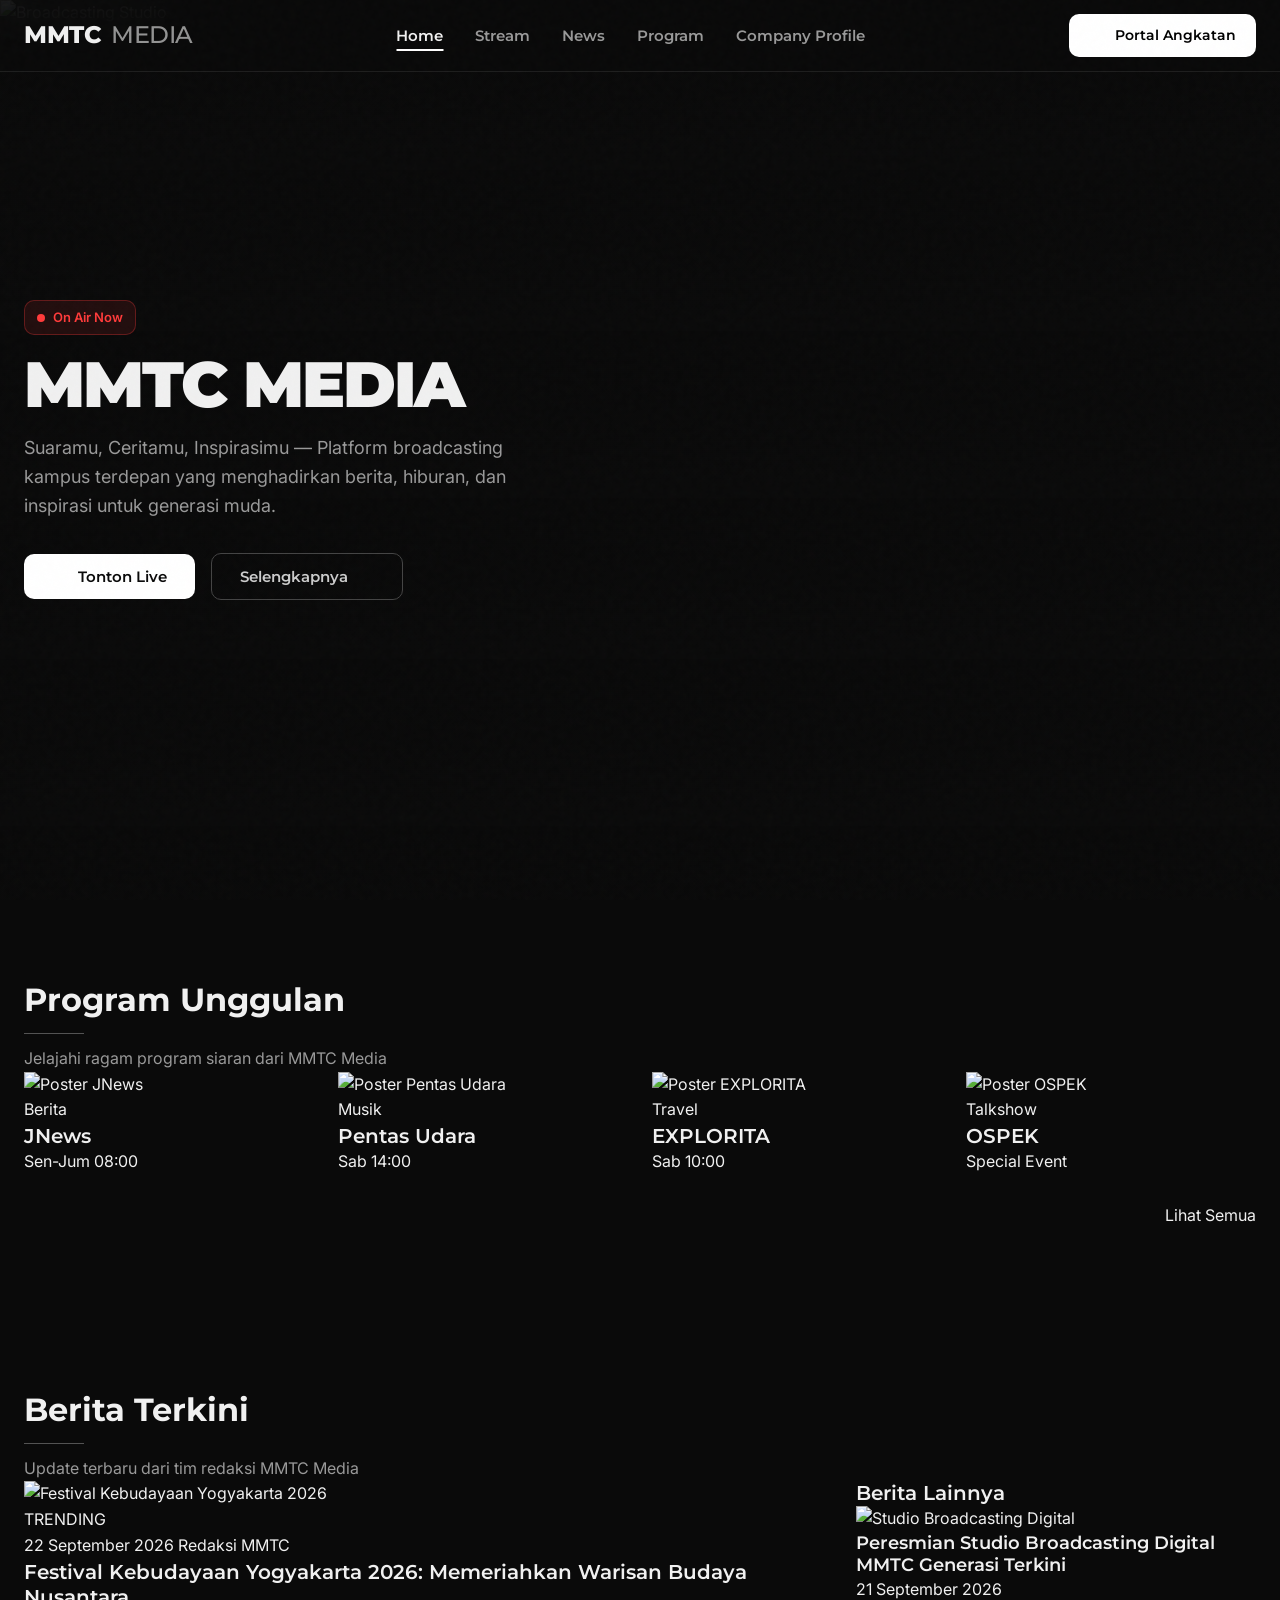
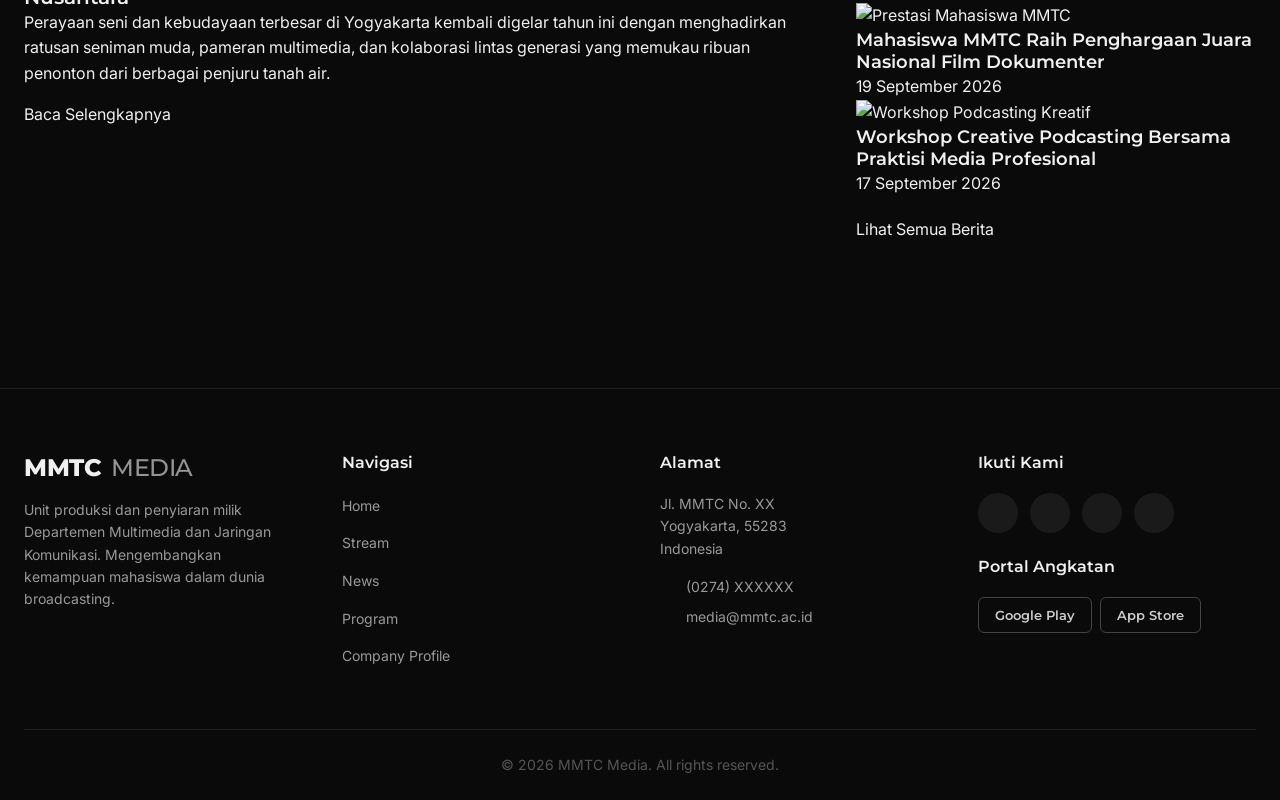
==== index.html @ da5db6b4 "Initial commit: Redesign for pitching" ====
﻿<!DOCTYPE html>
<html lang="id">
<head>
  <meta charset="UTF-8">
  <meta name="viewport" content="width=device-width, initial-scale=1.0">
  <title>MMTC Media — Suaramu, Ceritamu, Inspirasimu</title>
  
  <!-- Google Fonts: Montserrat + Inter + JetBrains Mono -->
  <link rel="preconnect" href="https://fonts.googleapis.com">
  <link rel="preconnect" href="https://fonts.gstatic.com" crossorigin>
  <link href="https://fonts.googleapis.com/css2?family=Inter:wght@400;500;600;700&family=Montserrat:wght@500;600;700;800;900&family=JetBrains+Mono:wght@500&display=swap" rel="stylesheet">
  
  <!-- Lucide Icons -->
  <script src="https://unpkg.com/lucide@latest/dist/umd/lucide.js"></script>
  
  <!-- Stylesheets -->
  <link rel="stylesheet" href="css/style.css">
  <link rel="stylesheet" href="css/components.css">
  <link rel="stylesheet" href="css/responsive.css">
</head>
<body>

  <!-- Navbar -->
  <nav class="navbar">
    <div class="container">
      <a href="index.html" class="nav-logo">MMTC<span class="logo-accent">MEDIA</span></a>
      <ul class="nav-links">
        <li><a href="index.html" class="nav-link active">Home</a></li>
        <li><a href="stream.html" class="nav-link">Stream</a></li>
        <li><a href="news.html" class="nav-link">News</a></li>
        <li><a href="program.html" class="nav-link">Program</a></li>
        <li><a href="about.html" class="nav-link">Company Profile</a></li>
      </ul>
      <a href="#" class="nav-cta"><i data-lucide="users" class="icon"></i> Portal Angkatan</a>
      <button class="hamburger" aria-label="Menu"><i data-lucide="menu"></i></button>
    </div>
  </nav>

  <!-- Mobile Menu -->
  <div class="mobile-overlay"></div>
  <div class="mobile-menu">
    <div class="mobile-menu-header">
      <span class="nav-logo">MMTC<span class="logo-accent">MEDIA</span></span>
      <button class="mobile-close" aria-label="Close menu"><i data-lucide="x"></i></button>
    </div>
    <a href="index.html" class="nav-link active">Home</a>
    <a href="stream.html" class="nav-link"><span class="live-dot"></span> Stream</a>
    <a href="news.html" class="nav-link">News</a>
    <a href="program.html" class="nav-link">Program</a>
    <a href="about.html" class="nav-link">Company Profile</a>
    <div class="mobile-menu-footer">
      <a href="#" class="btn btn-primary" style="width:100%;text-align:center;"><i data-lucide="users" class="icon"></i> Portal Angkatan</a>
      <div class="footer-social" style="justify-content:center;margin-top:16px;">
        <a href="#" aria-label="Instagram"><i data-lucide="instagram"></i></a>
        <a href="#" aria-label="TikTok"><i data-lucide="music-2"></i></a>
        <a href="#" aria-label="YouTube"><i data-lucide="youtube"></i></a>
        <a href="#" aria-label="LinkedIn"><i data-lucide="linkedin"></i></a>
      </div>
    </div>
  </div>

  <!-- Hero Section -->
  <header class="hero" style="position: relative; z-index: 1;">
    <img src="https://images.unsplash.com/photo-1540575467063-178a50c2df87?w=1920&q=80&fit=crop" alt="Broadcasting Studio" style="position: absolute; top: 0; left: 0; width: 100%; height: 100%; object-fit: cover; z-index: -2;">
    <div style="position: absolute; top: 0; left: 0; width: 100%; height: 100%; background: linear-gradient(to bottom, rgba(10,10,10,0.4) 0%, rgba(10,10,10,0.95) 100%); z-index: -1;"></div>
    <div class="container hero-container">
      <div class="hero-content">
        <span class="badge badge-live hero-badge"><span class="live-dot"></span> On Air Now</span>
        <h1 class="hero-title">MMTC MEDIA</h1>
        <p class="hero-subtitle">Suaramu, Ceritamu, Inspirasimu — Platform broadcasting kampus terdepan yang menghadirkan berita, hiburan, dan inspirasi untuk generasi muda.</p>
        <div class="hero-actions">
          <a href="stream.html" class="btn btn-primary"><i data-lucide="play" class="icon"></i> Tonton Live</a>
          <a href="about.html" class="btn btn-secondary">Selengkapnya <i data-lucide="arrow-right" class="icon"></i></a>
        </div>
      </div>
    </div>
  </header>

  <!-- Program Unggulan Section -->
  <section class="section reveal" id="program-unggulan">
    <div class="container">
      <div class="section-header">
        <h2 class="section-title">Program Unggulan</h2>
        <p class="section-subtitle">Jelajahi ragam program siaran dari MMTC Media</p>
      </div>

      <div class="grid grid-4">
        <!-- Program Card 1: JNews -->
        <a href="program-detail.html?id=jnews" class="program-card">
          <div class="program-card-poster">
            <img src="https://images.unsplash.com/photo-1585829365295-ab7cd400c167?w=400&q=80&fit=crop" alt="Poster JNews" loading="lazy">
            <span class="badge badge-category"><i data-lucide="newspaper" class="icon"></i> Berita</span>
          </div>
          <div class="program-card-content">
            <h3 class="program-card-title">JNews</h3>
            <p class="program-card-schedule"><i data-lucide="clock" class="icon"></i> Sen-Jum 08:00</p>
          </div>
        </a>

        <!-- Program Card 2: Pentas Udara -->
        <a href="program-detail.html?id=pentas-udara" class="program-card">
          <div class="program-card-poster">
            <img src="https://images.unsplash.com/photo-1493225457124-a3eb161ffa5f?w=400&q=80&fit=crop" alt="Poster Pentas Udara" loading="lazy">
            <span class="badge badge-category"><i data-lucide="music" class="icon"></i> Musik</span>
          </div>
          <div class="program-card-content">
            <h3 class="program-card-title">Pentas Udara</h3>
            <p class="program-card-schedule"><i data-lucide="clock" class="icon"></i> Sab 14:00</p>
          </div>
        </a>

        <!-- Program Card 3: EXPLORITA -->
        <a href="program-detail.html?id=explorita" class="program-card">
          <div class="program-card-poster">
            <img src="https://images.unsplash.com/photo-1506929562872-bb421503ef21?w=400&q=80&fit=crop" alt="Poster EXPLORITA" loading="lazy">
            <span class="badge badge-category"><i data-lucide="compass" class="icon"></i> Travel</span>
          </div>
          <div class="program-card-content">
            <h3 class="program-card-title">EXPLORITA</h3>
            <p class="program-card-schedule"><i data-lucide="clock" class="icon"></i> Sab 10:00</p>
          </div>
        </a>

        <!-- Program Card 4: OSPEK -->
        <a href="program-detail.html?id=ospek" class="program-card">
          <div class="program-card-poster">
            <img src="https://images.unsplash.com/photo-1475721027785-f74eccf877e2?w=400&q=80&fit=crop" alt="Poster OSPEK" loading="lazy">
            <span class="badge badge-category"><i data-lucide="mic" class="icon"></i> Talkshow</span>
          </div>
          <div class="program-card-content">
            <h3 class="program-card-title">OSPEK</h3>
            <p class="program-card-schedule"><i data-lucide="clock" class="icon"></i> Special Event</p>
          </div>
        </a>
      </div>

      <div class="section-footer text-right" style="margin-top: 28px;">
        <a href="program.html" class="link-more">Lihat Semua <i data-lucide="arrow-right" class="icon"></i></a>
      </div>
    </div>
  </section>

  <!-- Berita Terkini Section -->
  <section class="section reveal" id="berita-terkini">
    <div class="container">
      <div class="section-header">
        <h2 class="section-title">Berita Terkini</h2>
        <p class="section-subtitle">Update terbaru dari tim redaksi MMTC Media</p>
      </div>

      <div class="grid-sidebar">
        <!-- Left (Main): Featured Trending Card -->
        <div class="featured-news-card">
          <a href="news-detail.html?id=1" class="featured-news-link">
            <div class="featured-news-image">
              <img src="https://images.unsplash.com/photo-1540575467063-178a50c2df87?w=800&q=80&fit=crop" alt="Festival Kebudayaan Yogyakarta 2026" loading="lazy">
              <span class="badge badge-trending"><i data-lucide="trending-up" class="icon"></i> TRENDING</span>
            </div>
            <div class="featured-news-content">
              <div class="news-meta">
                <span class="news-date"><i data-lucide="calendar" class="icon"></i> 22 September 2026</span>
                <span class="news-author"><i data-lucide="user" class="icon"></i> Redaksi MMTC</span>
              </div>
              <h3 class="featured-news-title">Festival Kebudayaan Yogyakarta 2026: Memeriahkan Warisan Budaya Nusantara</h3>
              <p class="featured-news-excerpt">
                Perayaan seni dan kebudayaan terbesar di Yogyakarta kembali digelar tahun ini dengan menghadirkan ratusan seniman muda, pameran multimedia, dan kolaborasi lintas generasi yang memukau ribuan penonton dari berbagai penjuru tanah air.
              </p>
              <span class="read-more-link">Baca Selengkapnya <i data-lucide="arrow-right" class="icon"></i></span>
            </div>
          </a>
        </div>

        <!-- Right (Sidebar): Berita Lainnya -->
        <aside class="news-sidebar">
          <h3 class="sidebar-heading">Berita Lainnya</h3>
          <div class="sidebar-news-list">
            <a href="news-detail.html?id=2" class="sidebar-news-item">
              <div class="sidebar-news-thumb-wrapper">
                <img src="https://images.unsplash.com/photo-1493225457124-a3eb161ffa5f?w=400&q=80&fit=crop" alt="Studio Broadcasting Digital" class="sidebar-news-thumb" loading="lazy">
              </div>
              <div class="sidebar-news-info">
                <h4 class="sidebar-news-title">Peresmian Studio Broadcasting Digital MMTC Generasi Terkini</h4>
                <span class="sidebar-news-date"><i data-lucide="calendar" class="icon"></i> 21 September 2026</span>
              </div>
            </a>

            <a href="news-detail.html?id=3" class="sidebar-news-item">
              <div class="sidebar-news-thumb-wrapper">
                <img src="https://images.unsplash.com/photo-1523580494863-6f3031224c94?w=400&q=80&fit=crop" alt="Prestasi Mahasiswa MMTC" class="sidebar-news-thumb" loading="lazy">
              </div>
              <div class="sidebar-news-info">
                <h4 class="sidebar-news-title">Mahasiswa MMTC Raih Penghargaan Juara Nasional Film Dokumenter</h4>
                <span class="sidebar-news-date"><i data-lucide="calendar" class="icon"></i> 19 September 2026</span>
              </div>
            </a>

            <a href="news-detail.html?id=4" class="sidebar-news-item">
              <div class="sidebar-news-thumb-wrapper">
                <img src="https://images.unsplash.com/photo-1475721027785-f74eccf877e2?w=400&q=80&fit=crop" alt="Workshop Podcasting Kreatif" class="sidebar-news-thumb" loading="lazy">
              </div>
              <div class="sidebar-news-info">
                <h4 class="sidebar-news-title">Workshop Creative Podcasting Bersama Praktisi Media Profesional</h4>
                <span class="sidebar-news-date"><i data-lucide="calendar" class="icon"></i> 17 September 2026</span>
              </div>
            </a>
          </div>

          <div class="sidebar-footer" style="margin-top: 20px;">
            <a href="news.html" class="link-more">Lihat Semua Berita <i data-lucide="arrow-right" class="icon"></i></a>
          </div>
        </aside>
      </div>
    </div>
  </section>

  <!-- Footer -->
  <footer class="footer">
    <div class="container">
      <div class="footer-grid">
        <div class="footer-col">
          <h3 class="nav-logo" style="margin-bottom:16px;">MMTC<span class="logo-accent">MEDIA</span></h3>
          <p class="footer-brand">Unit produksi dan penyiaran milik Departemen Multimedia dan Jaringan Komunikasi. Mengembangkan kemampuan mahasiswa dalam dunia broadcasting.</p>
        </div>
        <div class="footer-col">
          <h4 class="footer-title">Navigasi</h4>
          <ul class="footer-links">
            <li><a href="index.html">Home</a></li>
            <li><a href="stream.html">Stream</a></li>
            <li><a href="news.html">News</a></li>
            <li><a href="program.html">Program</a></li>
            <li><a href="about.html">Company Profile</a></li>
          </ul>
        </div>
        <div class="footer-col">
          <h4 class="footer-title">Alamat</h4>
          <p class="footer-brand">Jl. MMTC No. XX<br>Yogyakarta, 55283<br>Indonesia</p>
          <div class="contact-info">
            <p><i data-lucide="phone" class="icon"></i> (0274) XXXXXX</p>
            <p><i data-lucide="mail" class="icon"></i> media@mmtc.ac.id</p>
          </div>
        </div>
        <div class="footer-col">
          <h4 class="footer-title">Ikuti Kami</h4>
          <div class="footer-social">
            <a href="#" aria-label="Instagram"><i data-lucide="instagram"></i></a>
            <a href="#" aria-label="TikTok"><i data-lucide="music-2"></i></a>
            <a href="#" aria-label="YouTube"><i data-lucide="youtube"></i></a>
            <a href="#" aria-label="LinkedIn"><i data-lucide="linkedin"></i></a>
          </div>
          <h4 class="footer-title" style="margin-top:24px;">Portal Angkatan</h4>
          <div style="display:flex;gap:8px;flex-wrap:wrap;">
            <a href="#" class="btn btn-sm btn-secondary">Google Play</a>
            <a href="#" class="btn btn-sm btn-secondary">App Store</a>
          </div>
        </div>
      </div>
      <div class="footer-bottom">
        <p>&copy; 2026 MMTC Media. All rights reserved.</p>
      </div>
    </div>
  </footer>

  <!-- Scripts -->
  <!-- GSAP -->
  <script src="https://cdnjs.cloudflare.com/ajax/libs/gsap/3.12.5/gsap.min.js"></script>
  <script src="https://cdnjs.cloudflare.com/ajax/libs/gsap/3.12.5/ScrollTrigger.min.js"></script>
  <!-- Lenis -->
  <script src="https://unpkg.com/lenis@1.1.13/dist/lenis.min.js"></script>
  <!-- Lucide Icons init -->
  <script>lucide.createIcons();</script>
  <!-- Data JS -->
  <script src="js/data.js"></script>
  <!-- Main JS -->
  <script src="js/main.js"></script>
</body>
</html>
---- css/style.css ----
/* ==========================================================================
   MMTC MEDIA - STYLE.CSS
   Global Styles, CSS Reset, Design Tokens & Base Utilities
   ========================================================================== */

/* --------------------------------------------------------------------------
   Design Tokens & CSS Custom Properties
   -------------------------------------------------------------------------- */
:root {
  /* Monochrome Palette */
  --bg-primary:    #0A0A0A;
  --bg-secondary:  #111111;
  --bg-elevated:   #1A1A1A;
  --bg-hover:      #222222;

  --border-subtle: #1E1E1E;
  --border-medium: #2A2A2A;
  --border-hover:  #3A3A3A;

  --text-primary:   #F0F0F0;
  --text-secondary: #999999;
  --text-muted:     #555555;

  --accent:     #FFFFFF;
  --accent-dim: #BBBBBB;
  --live-red:   #FF3B3B;

  /* Typography */
  --font-heading: 'Montserrat', sans-serif;
  --font-body:    'Inter', sans-serif;
  --font-mono:    'JetBrains Mono', monospace;

  /* Border Radii */
  --radius-sm: 6px;
  --radius-md: 10px;
  --radius-lg: 14px;
  --radius-xl: 20px;

  /* Shadows */
  --shadow-sm: 0 2px 8px rgba(0,0,0,0.3);
  --shadow-md: 0 4px 24px rgba(0,0,0,0.4);
  --shadow-glow: 0 0 40px rgba(255,255,255,0.04);

  /* Transitions */
  --transition-fast: all 0.2s ease;
  --transition: all 0.3s cubic-bezier(0.4, 0, 0.2, 1);
  --transition-slow: all 0.5s cubic-bezier(0.4, 0, 0.2, 1);
}

/* --------------------------------------------------------------------------
   CSS Reset & Base Setup
   -------------------------------------------------------------------------- */
*,
*::before,
*::after {
  box-sizing: border-box;
  margin: 0;
  padding: 0;
}

html {
  scroll-behavior: smooth;
  -webkit-text-size-adjust: 100%;
  text-size-adjust: 100%;
}

body {
  min-height: 100vh;
  background-color: var(--bg-primary);
  color: var(--text-primary);
  font-family: var(--font-body);
  font-size: 16px;
  line-height: 1.6;
  font-weight: 400;
  -webkit-font-smoothing: antialiased;
  -moz-osx-font-smoothing: grayscale;
  overflow-x: hidden;
}

body::before {
  content: "";
  position: fixed;
  inset: 0;
  z-index: 9999;
  pointer-events: none;
  opacity: 0.02;
  background-image: url("data:image/svg+xml,%3Csvg viewBox='0 0 200 200' xmlns='http://www.w3.org/2000/svg'%3E%3Cfilter id='noiseFilter'%3E%3CfeTurbulence type='fractalNoise' baseFrequency='0.65' numOctaves='3' stitchTiles='stitch'/%3E%3C/filter%3E%3Crect width='100%25' height='100%25' filter='url(%23noiseFilter)'/%3E%3C/svg%3E");
}

img,
picture,
video,
canvas,
svg {
  display: block;
  max-width: 100%;
  height: auto;
}

input,
button,
textarea,
select {
  font: inherit;
  color: inherit;
}

a {
  color: inherit;
  text-decoration: none;
}

ul,
ol {
  list-style: none;
}

/* --------------------------------------------------------------------------
   Selection & Custom Scrollbar
   -------------------------------------------------------------------------- */
::selection {
  background-color: var(--accent);
  color: var(--bg-primary);
}

/* Webkit Scrollbar */
::-webkit-scrollbar {
  width: 8px;
  height: 8px;
}

::-webkit-scrollbar-track {
  background-color: #0A0A0A;
}

::-webkit-scrollbar-thumb {
  background-color: #2A2A2A;
  border-radius: 4px;
}

::-webkit-scrollbar-thumb:hover {
  background-color: var(--text-muted);
}

/* Firefox Scrollbar */
* {
  scrollbar-width: thin;
  scrollbar-color: #2A2A2A #0A0A0A;
}

/* --------------------------------------------------------------------------
   Typography
   -------------------------------------------------------------------------- */
h1,
h2,
h3,
h4,
h5,
h6 {
  font-family: var(--font-heading);
  color: var(--text-primary);
  line-height: 1.25;
}

h1 {
  font-size: 48px;
  font-weight: 700;
}

h2 {
  font-size: 32px;
  font-weight: 600;
}

h3 {
  font-size: 20px;
  font-weight: 600;
}

h4 {
  font-size: 18px;
  font-weight: 600;
}

h5 {
  font-size: 16px;
  font-weight: 600;
}

h6 {
  font-size: 14px;
  font-weight: 600;
}

p {
  margin-bottom: 1rem;
}

p:last-child {
  margin-bottom: 0;
}

.text-muted {
  color: var(--text-muted) !important;
}

/* --------------------------------------------------------------------------
   Layout Containers & Section Spacing
   -------------------------------------------------------------------------- */
.container {
  width: 100%;
  max-width: 1280px;
  margin-left: auto;
  margin-right: auto;
  padding-left: 24px;
  padding-right: 24px;
}

.section {
  padding: 80px 0;
  position: relative;
}

.section-title {
  font-family: var(--font-heading);
  font-size: 32px;
  font-weight: 700;
  color: var(--text-primary);
  margin-bottom: 12px;
  position: relative;
  display: inline-block;
  padding-bottom: 14px;
}

.section-title::after {
  content: '';
  position: absolute;
  bottom: 0;
  left: 0;
  width: 60px;
  height: 1px;
  background-color: var(--accent);
  opacity: 0.3;
}

.text-center .section-title::after,
.section-title.text-center::after {
  left: 50%;
  transform: translateX(-50%);
}

.section-subtitle {
  font-size: 16px;
  color: var(--text-secondary);
  margin-bottom: 40px;
  max-width: 640px;
  line-height: 1.6;
}

.text-center .section-subtitle,
.section-subtitle.text-center {
  margin-left: auto;
  margin-right: auto;
}

/* --------------------------------------------------------------------------
   Utility Classes
   -------------------------------------------------------------------------- */
/* Alignment */
.text-center {
  text-align: center;
}

.text-left {
  text-align: left;
}

.text-right {
  text-align: right;
}

/* Flexbox Utilities */
.flex {
  display: flex;
}

.flex-center {
  display: flex;
  align-items: center;
  justify-content: center;
}

.flex-col {
  display: flex;
  flex-direction: column;
}

.items-center {
  align-items: center;
}

.justify-between {
  justify-content: space-between;
}

.flex-wrap {
  flex-wrap: wrap;
}

/* Gap Utilities */
.gap-1 {
  gap: 8px;
}

.gap-2 {
  gap: 16px;
}

.gap-3 {
  gap: 24px;
}

.gap-4 {
  gap: 32px;
}

/* Width & Display Helpers */
.w-full {
  width: 100%;
}

.hidden {
  display: none !important;
}

/* Lucide Icon */
.icon {
  width: 18px;
  height: 18px;
  vertical-align: middle;
  stroke: currentColor;
}
---- css/components.css ----
/* ==========================================================================
   MMTC MEDIA - COMPONENTS.CSS
   Reusable UI Components, Layouts, Navigation & Interactive Elements
   ========================================================================== */

/* --------------------------------------------------------------------------
   1. Navbar (.navbar)
   -------------------------------------------------------------------------- */
.navbar {
  position: fixed;
  top: 0;
  left: 0;
  width: 100%;
  height: 72px;
  background: rgba(10, 10, 10, 0.85);
  backdrop-filter: blur(20px);
  -webkit-backdrop-filter: blur(20px);
  z-index: 1000;
  display: flex;
  align-items: center;
  border-bottom: 1px solid var(--border-subtle);
  transition: var(--transition);
}

.navbar.scrolled {
  background: rgba(10, 10, 10, 0.98);
  box-shadow: 0 1px 0 var(--border-subtle);
}

.navbar .container {
  display: flex;
  justify-content: space-between;
  align-items: center;
}

.nav-brand {
  display: flex;
  align-items: center;
}

.nav-logo {
  font-family: var(--font-heading);
  font-size: 24px;
  font-weight: 800;
  color: var(--text-primary);
  text-decoration: none;
  display: flex;
  align-items: center;
  gap: 10px;
  letter-spacing: -0.5px;
}

.nav-logo .logo-accent {
  font-weight: 500;
  opacity: 0.6;
}

.nav-links {
  display: flex;
  align-items: center;
  gap: 32px;
  list-style: none;
  margin: 0;
  padding: 0;
}

.nav-link {
  color: var(--text-secondary);
  font-family: var(--font-heading);
  font-size: 15px;
  font-weight: 600;
  text-decoration: none;
  position: relative;
  padding: 6px 0;
  transition: var(--transition);
}

.nav-link::after {
  content: '';
  position: absolute;
  bottom: 0;
  left: 50%;
  transform: translateX(-50%);
  width: 0;
  height: 2px;
  background-color: var(--accent);
  transition: width 0.3s ease;
}

.nav-link:hover {
  color: var(--text-primary);
}

.nav-link:hover::after,
.nav-link.active::after {
  width: 100%;
}

.nav-link.active {
  color: var(--text-primary);
}

.nav-cta {
  background-color: var(--accent);
  color: #000000 !important;
  padding: 10px 20px;
  border-radius: var(--radius-md);
  font-family: var(--font-heading);
  font-weight: 600;
  font-size: 14px;
  text-decoration: none;
  display: inline-flex;
  align-items: center;
  gap: 8px;
  justify-content: center;
  transition: var(--transition);
}

.nav-cta:hover {
  transform: scale(1.03);
}

/* Mobile Hamburger Toggle */
.hamburger {
  display: none;
  font-size: 28px;
  cursor: pointer;
  color: var(--text-primary);
  background: none;
  border: none;
  padding: 4px;
  line-height: 1;
  transition: var(--transition);
}

.hamburger:hover {
  color: var(--accent-dim);
}

/* Mobile Off-canvas Navigation Drawer */
.mobile-menu {
  position: fixed;
  top: 0;
  right: -100%;
  width: 280px;
  height: 100vh;
  background-color: var(--bg-elevated);
  z-index: 2000;
  transition: right 0.3s cubic-bezier(0.4, 0, 0.2, 1);
  display: flex;
  flex-direction: column;
  padding: 24px 0;
  box-shadow: -4px 0 24px rgba(0, 0, 0, 0.5);
  overflow-y: auto;
}

.mobile-menu.active {
  right: 0;
}

.mobile-menu-header {
  display: flex;
  align-items: center;
  justify-content: space-between;
  padding: 0 24px 20px 24px;
  border-bottom: 1px solid var(--border-subtle);
}

.mobile-close {
  background: none;
  border: none;
  color: var(--text-primary);
  font-size: 24px;
  cursor: pointer;
  padding: 4px;
  line-height: 1;
  transition: var(--transition);
}

.mobile-close:hover {
  color: var(--accent-dim);
}

.mobile-menu .nav-link {
  display: block;
  padding: 16px 24px;
  font-size: 18px;
  font-weight: 600;
  border-bottom: 1px solid var(--border-subtle);
}

.mobile-menu .nav-link::after {
  display: none;
}

.mobile-menu .nav-link.active,
.mobile-menu .nav-link:hover {
  background-color: var(--bg-hover);
  color: var(--accent);
  padding-left: 30px;
}

.mobile-menu-footer {
  padding: 24px;
  margin-top: auto;
}

.mobile-overlay {
  position: fixed;
  inset: 0;
  background: rgba(0, 0, 0, 0.6);
  backdrop-filter: blur(2px);
  -webkit-backdrop-filter: blur(2px);
  z-index: 1999;
  display: none;
  opacity: 0;
  transition: opacity 0.3s ease;
}

.mobile-overlay.active {
  display: block;
  opacity: 1;
}

/* --------------------------------------------------------------------------
   2. Hero Section (.hero)
   -------------------------------------------------------------------------- */
.hero {
  min-height: 100vh;
  display: flex;
  align-items: center;
  background-size: cover;
  background-position: center;
  background-repeat: no-repeat;
  position: relative;
  overflow: hidden;
  padding: 80px 0;
}



.hero-content {
  position: relative;
  z-index: 1;
  max-width: 640px;
}

.hero-title {
  font-family: var(--font-heading);
  font-size: 64px;
  font-weight: 900;
  line-height: 1.05;
  letter-spacing: -2px;
  margin-bottom: 16px;
  color: var(--text-primary);
}

.hero-subtitle {
  font-family: var(--font-body);
  font-size: 18px;
  font-weight: 400;
  color: var(--text-secondary);
  line-height: 1.6;
  margin-bottom: 32px;
  max-width: 540px;
}

.hero-actions {
  display: flex;
  align-items: center;
  gap: 16px;
  flex-wrap: wrap;
}

.hero-badge {
  background-color: rgba(255,59,59,0.1);
  color: var(--live-red);
  border: 1px solid rgba(255,59,59,0.3);
  padding: 6px 12px;
  border-radius: var(--radius-md);
  font-size: 13px;
  font-weight: 600;
  display: inline-flex;
  align-items: center;
  gap: 8px;
  margin-bottom: 16px;
}

/* --------------------------------------------------------------------------
   3. Buttons (.btn)
   -------------------------------------------------------------------------- */
.btn {
  display: inline-flex;
  align-items: center;
  justify-content: center;
  gap: 8px;
  padding: 12px 28px;
  border-radius: var(--radius-md);
  font-family: var(--font-heading);
  font-weight: 600;
  font-size: 15px;
  cursor: pointer;
  transition: var(--transition);
  border: none;
  text-decoration: none;
  outline: none;
  line-height: 1.4;
  white-space: nowrap;
}

.btn-primary {
  background-color: #fff;
  color: #0A0A0A;
}

.btn-primary:hover {
  transform: scale(1.02);
  background-color: #f0f0f0;
}

.btn-secondary {
  background-color: transparent;
  border: 1px solid #444;
  color: #ccc;
}

.btn-secondary:hover {
  background-color: var(--bg-hover);
  color: #fff;
  border-color: #666;
  transform: translateY(-2px);
}

.btn-sm {
  padding: 8px 16px;
  font-size: 13px;
  border-radius: var(--radius-sm);
}

.btn-block {
  width: 100%;
}

/* --------------------------------------------------------------------------
   4. Cards (.card) & Variants
   -------------------------------------------------------------------------- */
.card {
  background-color: var(--bg-secondary);
  border-radius: var(--radius-lg);
  overflow: hidden;
  transition: var(--transition);
  border: 1px solid var(--border-subtle);
  display: flex;
  flex-direction: column;
  height: 100%;
}

.card:hover {
  transform: translateY(-3px);
  box-shadow: var(--shadow-glow);
  border-color: var(--border-hover);
}

.card-image-wrap {
  position: relative;
  width: 100%;
  overflow: hidden;
}

.card-image {
  width: 100%;
  aspect-ratio: 16/9;
  object-fit: cover;
  transition: transform 0.4s ease;
  display: block;
}

.card:hover .card-image {
  transform: scale(1.03);
}

.card-body {
  padding: 20px;
  display: flex;
  flex-direction: column;
  flex-grow: 1;
}

.card-title {
  font-family: var(--font-heading);
  font-size: 18px;
  font-weight: 700;
  margin-bottom: 8px;
  color: var(--text-primary);
  line-height: 1.4;
  transition: var(--transition);
}

.card:hover .card-title {
  color: #fff;
}

.card-text {
  font-size: 14px;
  color: var(--text-muted);
  line-height: 1.5;
  margin-bottom: auto;
}

.card-meta {
  font-size: 12px;
  color: var(--text-muted);
  margin-top: 12px;
  display: flex;
  gap: 16px;
  align-items: center;
}

.card-meta span {
  display: inline-flex;
  align-items: center;
  gap: 4px;
}

/* Program Card (.program-card) */
.program-card {
  position: relative;
}

.program-card .card-image {
  aspect-ratio: 3/4;
}

.program-card:hover .card-image-wrap::after {
  content: '';
  position: absolute;
  inset: 0;
  background: linear-gradient(to top, rgba(10,10,10,0.8), transparent);
}

.card-badge {
  background-color: var(--bg-elevated);
  color: var(--text-primary);
  padding: 4px 12px;
  border-radius: var(--radius-sm);
  font-size: 11px;
  font-family: var(--font-mono);
  text-transform: uppercase;
  letter-spacing: 1px;
  display: inline-flex;
  align-items: center;
  gap: 4px;
}

.program-card .card-badge {
  position: absolute;
  top: 12px;
  left: 12px;
  z-index: 2;
}

/* News Featured (.news-featured) */
.news-featured {
  display: flex;
  flex-direction: column;
}

.news-featured .card-image {
  aspect-ratio: 16/9;
}

.news-featured .card-body {
  padding: 28px;
}

.news-featured .card-title {
  font-size: 24px;
  font-weight: 700;
  margin-bottom: 12px;
}

.news-featured .card-text {
  font-size: 16px;
  line-height: 1.6;
  display: -webkit-box;
  -webkit-line-clamp: 3;
  -webkit-box-orient: vertical;
  overflow: hidden;
}

/* --------------------------------------------------------------------------
   5. Grid Layouts
   -------------------------------------------------------------------------- */
.grid {
  display: grid;
  gap: 24px;
}

.grid-2 {
  display: grid;
  grid-template-columns: repeat(2, 1fr);
  gap: 24px;
}

.grid-3 {
  display: grid;
  grid-template-columns: repeat(3, 1fr);
  gap: 24px;
}

.grid-4 {
  display: grid;
  grid-template-columns: repeat(4, 1fr);
  gap: 24px;
}

.grid-sidebar {
  display: grid;
  grid-template-columns: 2fr 1fr;
  gap: 32px;
  align-items: start;
}

/* --------------------------------------------------------------------------
   6. Live Badge (.live-badge)
   -------------------------------------------------------------------------- */
.live-badge {
  display: inline-flex;
  align-items: center;
  gap: 8px;
  background: rgba(255, 59, 59, 0.12);
  color: var(--live-red);
  padding: 6px 16px;
  border-radius: 20px;
  font-size: 13px;
  font-weight: 600;
  letter-spacing: 0.5px;
  text-transform: uppercase;
}

.live-dot {
  display: inline-block;
  width: 8px;
  height: 8px;
  background-color: var(--live-red);
  border-radius: 50%;
  animation: pulse 1.5s infinite ease-in-out;
  flex-shrink: 0;
}

@keyframes pulse {
  0%, 100% {
    opacity: 1;
    transform: scale(1);
  }
  50% {
    opacity: 0.3;
    transform: scale(0.85);
  }
}

/* --------------------------------------------------------------------------
   7. Video Player (.player-container)
   -------------------------------------------------------------------------- */
.player-container {
  background-color: #000;
  border-radius: var(--radius-lg);
  overflow: hidden;
  box-shadow: var(--shadow-sm);
  border: 1px solid var(--border-subtle);
}

.player-wrapper {
  position: relative;
  padding-bottom: 56.25%; /* 16:9 Aspect Ratio */
  height: 0;
  overflow: hidden;
  background-color: #000;
}

.player-wrapper iframe,
.player-wrapper video,
.player-wrapper object,
.player-wrapper embed {
  position: absolute;
  top: 0;
  left: 0;
  width: 100%;
  height: 100%;
  border: 0;
}

/* --------------------------------------------------------------------------
   8. Schedule Table (.schedule-table)
   -------------------------------------------------------------------------- */
.schedule-table-wrap {
  width: 100%;
  overflow-x: auto;
  border-radius: var(--radius-md);
  border: 1px solid var(--border-subtle);
  background-color: var(--bg-secondary);
}

.schedule-table {
  width: 100%;
  border-collapse: collapse;
  text-align: left;
}

.schedule-table th {
  text-align: left;
  padding: 12px 16px;
  background-color: var(--bg-elevated);
  color: var(--text-muted);
  font-family: var(--font-heading);
  font-size: 13px;
  font-weight: 600;
  text-transform: uppercase;
  letter-spacing: 0.5px;
  border-bottom: 1px solid var(--border-subtle);
}

.schedule-table td {
  padding: 14px 16px;
  border-bottom: 1px solid var(--border-subtle);
  font-size: 14px;
  color: var(--text-primary);
  vertical-align: middle;
}

.schedule-table tbody tr {
  transition: background-color 0.2s ease;
}

.schedule-table tbody tr:hover {
  background-color: var(--bg-hover);
}

.schedule-table tbody tr:last-child td {
  border-bottom: none;
}

.schedule-live {
  color: var(--live-red);
  font-weight: 600;
  display: inline-flex;
  align-items: center;
  gap: 6px;
}

/* --------------------------------------------------------------------------
   9. Sidebar (.sidebar)
   -------------------------------------------------------------------------- */
.sidebar {
  display: flex;
  flex-direction: column;
}

.sidebar-section {
  margin-bottom: 32px;
}

.sidebar-section:last-child {
  margin-bottom: 0;
}

.sidebar-title {
  font-family: var(--font-heading);
  font-size: 18px;
  font-weight: 600;
  margin-bottom: 16px;
  padding-bottom: 12px;
  border-bottom: 1px solid var(--border-subtle);
  color: var(--text-primary);
}

.sidebar-item {
  display: flex;
  align-items: center;
  gap: 12px;
  padding: 12px 0;
  border-bottom: 1px solid var(--border-subtle);
  cursor: pointer;
  text-decoration: none;
  color: inherit;
  transition: var(--transition);
  border-radius: var(--radius-sm);
}

.sidebar-item:hover {
  background-color: var(--bg-hover);
  padding-left: 8px;
  padding-right: 8px;
}

.sidebar-item:last-child {
  border-bottom: none;
}

.sidebar-item-image {
  width: 80px;
  height: 56px;
  border-radius: 6px;
  object-fit: cover;
  flex-shrink: 0;
}

.sidebar-item-content {
  flex: 1;
  min-width: 0;
}

.sidebar-item-title {
  font-size: 14px;
  font-weight: 600;
  color: var(--text-primary);
  line-height: 1.4;
  margin-bottom: 4px;
  display: -webkit-box;
  -webkit-line-clamp: 2;
  -webkit-box-orient: vertical;
  overflow: hidden;
  transition: color 0.2s ease;
}

.sidebar-item:hover .sidebar-item-title {
  color: var(--accent);
}

.sidebar-item-meta {
  font-size: 12px;
  color: var(--text-muted);
}

/* --------------------------------------------------------------------------
   10. Breadcrumb (.breadcrumb)
   -------------------------------------------------------------------------- */
.breadcrumb {
  display: flex;
  gap: 8px;
  align-items: center;
  padding: 24px 0;
  font-size: 14px;
  list-style: none;
  flex-wrap: wrap;
}

.breadcrumb a {
  color: var(--text-muted);
  text-decoration: none;
  transition: var(--transition);
}

.breadcrumb a:hover {
  color: var(--accent);
}

.breadcrumb .separator {
  color: var(--text-muted);
  user-select: none;
}

.breadcrumb .current {
  color: var(--text-primary);
  font-weight: 500;
}

/* --------------------------------------------------------------------------
   11. Filter Tabs (.filter-tabs)
   -------------------------------------------------------------------------- */
.filter-tabs {
  display: flex;
  gap: 8px;
  flex-wrap: wrap;
  margin-bottom: 32px;
  align-items: center;
}

.filter-tab {
  padding: 8px 20px;
  border-radius: 20px;
  background-color: var(--bg-elevated);
  color: var(--text-muted);
  cursor: pointer;
  font-size: 14px;
  font-family: var(--font-heading);
  font-weight: 500;
  border: none;
  transition: var(--transition);
}

.filter-tab:hover {
  background-color: var(--bg-hover);
  color: var(--text-primary);
}

.filter-tab.active {
  background-color: #fff;
  color: #000;
}

/* --------------------------------------------------------------------------
   12. Pagination (.pagination)
   -------------------------------------------------------------------------- */
.pagination {
  display: flex;
  justify-content: center;
  gap: 8px;
  margin-top: 48px;
}

.page-btn {
  width: 40px;
  height: 40px;
  display: flex;
  align-items: center;
  justify-content: center;
  border-radius: var(--radius-sm);
  background-color: var(--bg-elevated);
  border: 1px solid var(--border-subtle);
  color: var(--text-primary);
  text-decoration: none;
  font-weight: 500;
  transition: var(--transition);
}

.page-btn:hover {
  background-color: var(--bg-hover);
}

.page-btn.active {
  background-color: #fff;
  color: #000;
  border-color: #fff;
}

/* --------------------------------------------------------------------------
   13. Search Form (.search-bar)
   -------------------------------------------------------------------------- */
.search-bar {
  position: relative;
  width: 100%;
  max-width: 400px;
}

.search-input {
  width: 100%;
  padding: 12px 16px 12px 40px;
  background-color: var(--bg-elevated);
  border: 1px solid var(--border-subtle);
  border-radius: var(--radius-md);
  color: var(--text-primary);
  font-size: 15px;
  transition: var(--transition);
}

.search-input:focus {
  outline: none;
  border-color: #fff;
  box-shadow: 0 0 0 4px rgba(255,255,255,0.1);
}

.search-icon {
  position: absolute;
  left: 14px;
  top: 50%;
  transform: translateY(-50%);
  color: var(--text-muted);
}

/* --------------------------------------------------------------------------
   14. Org Chart
   -------------------------------------------------------------------------- */
.org-chart {
  display: flex;
  flex-direction: column;
  align-items: center;
  gap: 32px;
}

.org-level {
  display: flex;
  justify-content: center;
  gap: 32px;
  position: relative;
}

.org-card {
  background-color: var(--bg-secondary);
  border: 1px solid var(--border-subtle);
  padding: 24px;
  border-radius: var(--radius-md);
  text-align: center;
  min-width: 200px;
}

/* --------------------------------------------------------------------------
   15. Crew Grid (.crew-grid)
   -------------------------------------------------------------------------- */
.crew-grid {
  display: grid;
  grid-template-columns: repeat(auto-fill, minmax(200px, 1fr));
  gap: 24px;
}

.crew-card {
  background-color: var(--bg-secondary);
  border: 1px solid var(--border-subtle);
  border-radius: var(--radius-md);
  padding: 24px 16px;
  text-align: center;
  transition: var(--transition);
}

.crew-card:hover {
  transform: translateY(-4px);
  border-color: var(--border-hover);
}

.crew-avatar {
  width: 100px;
  height: 100px;
  border-radius: 50%;
  object-fit: cover;
  margin: 0 auto 12px;
  border: 3px solid #333;
}

.crew-name {
  font-family: var(--font-heading);
  font-size: 16px;
  font-weight: 700;
  color: var(--text-primary);
  margin-bottom: 4px;
}

.crew-role {
  font-size: 13px;
  color: var(--text-secondary);
}

/* --------------------------------------------------------------------------
   16. Visi Misi (.visi-misi)
   -------------------------------------------------------------------------- */
.visi-misi {
  display: grid;
  grid-template-columns: repeat(2, 1fr);
  gap: 32px;
}

.visi-card, .misi-card {
  background-color: var(--bg-secondary);
  border-radius: var(--radius-md);
  padding: 32px;
}

.visi-card {
  border-left: 3px solid #fff;
}

.misi-card {
  border-left: 3px solid #555;
}

.visi-misi-icon {
  font-size: 28px;
  color: var(--text-primary);
  margin-bottom: 16px;
}

.visi-misi-title {
  font-family: var(--font-heading);
  font-size: 24px;
  font-weight: 700;
  color: var(--text-primary);
  margin-bottom: 16px;
}

.misi-list {
  list-style: none;
  padding: 0;
}

.misi-list li {
  position: relative;
  padding-left: 24px;
  margin-bottom: 12px;
  color: var(--text-secondary);
}

.misi-list li::before {
  content: '-';
  position: absolute;
  left: 0;
  top: 0;
  color: var(--text-primary);
}

/* --------------------------------------------------------------------------
   17. Footer (.footer)
   -------------------------------------------------------------------------- */
.footer {
  background-color: var(--bg-primary);
  border-top: 1px solid var(--border-subtle);
  padding: 64px 0 24px;
  margin-top: 64px;
}

.footer-grid {
  display: grid;
  grid-template-columns: repeat(4, 1fr);
  gap: 40px;
}

.footer-title {
  font-family: var(--font-heading);
  font-size: 16px;
  font-weight: 600;
  color: var(--text-primary);
  margin-bottom: 20px;
}

.footer-brand {
  color: var(--text-secondary);
  font-size: 14px;
  line-height: 1.6;
}

.footer-links {
  list-style: none;
  padding: 0;
}

.footer-links li {
  margin-bottom: 12px;
}

.footer-links a {
  color: var(--text-secondary);
  text-decoration: none;
  font-size: 14px;
  transition: var(--transition);
}

.footer-links a:hover {
  color: var(--accent);
}

.footer-social {
  display: flex;
  gap: 12px;
}

.footer-social a {
  width: 40px;
  height: 40px;
  border-radius: 50%;
  background-color: var(--bg-elevated);
  display: flex;
  align-items: center;
  justify-content: center;
  color: var(--text-primary);
  transition: var(--transition);
  text-decoration: none;
}

.footer-social a:hover {
  background-color: #fff;
  color: #000;
}

.contact-info {
  margin-top: 16px;
  font-size: 14px;
  color: var(--text-secondary);
  display: flex;
  flex-direction: column;
  gap: 8px;
}

.contact-info p {
  display: flex;
  align-items: center;
  gap: 8px;
  margin: 0;
}

.footer-bottom {
  margin-top: 48px;
  padding-top: 24px;
  border-top: 1px solid var(--border-subtle);
  text-align: center;
  color: var(--text-muted);
  font-size: 14px;
}

/* --------------------------------------------------------------------------
   18. Scroll Reveal Fallback
   -------------------------------------------------------------------------- */
.reveal {
  opacity: 0;
  transform: translateY(40px);
  animation: revealAnimation 0.8s ease-out forwards;
}

@keyframes revealAnimation {
  to {
    opacity: 1;
    transform: translateY(0);
  }
}
---- css/responsive.css ----
/* ==========================================================================
   MMTC MEDIA - RESPONSIVE.CSS
   Responsive Breakpoints & Mobile Optimization
   ========================================================================== */

/* --------------------------------------------------------------------------
   1. Tablet & Medium Screens (max-width: 1024px)
   -------------------------------------------------------------------------- */
@media screen and (max-width: 1024px) {
  /* Navigation */
  .nav-links {
    display: none !important;
  }

  .nav-cta {
    display: none !important;
  }

  .hamburger {
    display: block;
  }

  /* Grid Layouts */
  .grid-4 {
    grid-template-columns: repeat(2, 1fr);
  }

  .grid-3 {
    grid-template-columns: repeat(2, 1fr);
  }

  .grid-sidebar {
    grid-template-columns: 1fr;
    gap: 40px;
  }

  /* Typography */
  .hero-title {
    font-size: 36px;
  }

  .section-title {
    font-size: 26px;
  }

  /* Visi Misi Section */
  .visi-misi {
    grid-template-columns: 1fr;
    gap: 24px;
  }

  /* Footer Layout */
  .footer-grid {
    grid-template-columns: repeat(2, 1fr);
    gap: 32px;
  }

  /* Hero Layout Adjustments */
  .hero {
    min-height: auto;
    padding: 100px 0 60px;
  }

  .hero-content {
    max-width: 100%;
  }

  /* Program & News Cards */
  .card-body {
    padding: 18px;
  }
}

/* --------------------------------------------------------------------------
   2. Mobile Screens (max-width: 640px)
   -------------------------------------------------------------------------- */
@media screen and (max-width: 640px) {
  /* Base & Containers */
  .container {
    padding-left: 16px;
    padding-right: 16px;
  }

  .section {
    padding: 48px 0;
  }

  .section-title {
    font-size: 24px;
    margin-bottom: 10px;
  }

  .section-subtitle {
    font-size: 14px;
    margin-bottom: 28px;
  }

  /* Grid Layouts - Single Column on Mobile */
  .grid-4 {
    grid-template-columns: 1fr;
  }

  .grid-3 {
    grid-template-columns: 1fr;
  }

  .grid-2 {
    grid-template-columns: 1fr;
  }

  .grid {
    gap: 16px;
  }

  /* Hero Section */
  .hero {
    min-height: 80vh;
    padding: 60px 0 40px;
    display: flex;
    align-items: center;
  }
  
  .hero-content {
    text-align: center;
  }

  .hero-title {
    font-size: 36px;
    line-height: 1.25;
    margin-bottom: 14px;
  }

  .hero-subtitle {
    font-size: 15px;
    line-height: 1.5;
    margin-bottom: 24px;
    margin-left: auto;
    margin-right: auto;
  }

  .hero-actions {
    flex-direction: column;
    width: 100%;
    align-items: stretch;
    gap: 12px;
    justify-content: center;
  }

  .hero-actions .btn {
    width: 100%;
  }

  /* Video Player Container - Full Bleed on Mobile */
  .player-container {
    border-radius: 0;
    margin-left: -16px;
    margin-right: -16px;
    border-left: none;
    border-right: none;
  }

  /* Featured News Card */
  .news-featured .card-title {
    font-size: 20px;
  }

  .news-featured .card-body {
    padding: 16px;
  }

  .news-featured .card-text {
    font-size: 14px;
  }

  /* Schedule Table - Horizontal Scroll */
  .schedule-table-wrap {
    margin-left: -16px;
    margin-right: -16px;
    border-radius: 0;
    border-left: none;
    border-right: none;
  }

  .schedule-table {
    display: block;
    width: 100%;
    overflow-x: auto;
    -webkit-overflow-scrolling: touch;
    white-space: nowrap;
  }

  .schedule-table th,
  .schedule-table td {
    padding: 10px 14px;
    font-size: 13px;
  }

  /* Filter Tabs - Horizontal Scrollbar */
  .filter-tabs {
    flex-wrap: nowrap;
    overflow-x: auto;
    -webkit-overflow-scrolling: touch;
    padding-bottom: 10px;
    margin-bottom: 24px;
    margin-left: -16px;
    margin-right: -16px;
    padding-left: 16px;
    padding-right: 16px;
    scrollbar-width: none; /* Firefox */
  }

  .filter-tabs::-webkit-scrollbar {
    display: none; /* Safari and Chrome */
  }

  .filter-tab {
    flex-shrink: 0;
    padding: 6px 16px;
    font-size: 13px;
  }

  /* Crew Grid */
  .crew-grid {
    grid-template-columns: repeat(auto-fill, minmax(120px, 1fr));
    gap: 16px;
  }

  .crew-card {
    padding: 16px 8px;
  }

  .crew-avatar {
    width: 80px;
    height: 80px;
    margin-bottom: 8px;
  }

  .crew-name {
    font-size: 14px;
  }

  .crew-role {
    font-size: 12px;
  }

  /* Visi Misi Cards */
  .visi-card,
  .misi-card {
    padding: 24px 18px;
  }

  .visi-misi-icon {
    font-size: 28px;
    margin-bottom: 12px;
  }

  .visi-misi-title {
    font-size: 20px;
    margin-bottom: 12px;
  }

  .misi-list li {
    font-size: 14px;
    padding-left: 20px;
  }

  /* Breadcrumb Navigation */
  .breadcrumb {
    font-size: 12px;
    padding: 16px 0;
    gap: 6px;
  }

  /* Search Bar */
  .search-bar {
    max-width: 100%;
  }

  .search-input {
    font-size: 14px;
    padding: 10px 14px 10px 38px;
  }

  .search-icon {
    left: 12px;
    font-size: 14px;
  }

  /* Footer Layout */
  .footer {
    padding: 48px 0 20px;
    margin-top: 48px;
  }

  .footer-grid {
    grid-template-columns: 1fr;
    gap: 28px;
  }
  
  /* Ensure Org Chart stacks properly on mobile */
  .org-chart {
    flex-direction: column;
    align-items: center;
  }
  
  .org-level {
    flex-direction: column;
    align-items: center;
    gap: 24px;
  }

  .footer-bottom {
    margin-top: 36px;
    padding-top: 20px;
    font-size: 12px;
  }

  /* Share Buttons */
  .share-buttons {
    width: 100%;
  }

  .share-btn {
    flex: 1 1 calc(50% - 8px);
    justify-content: center;
    padding: 8px 12px;
    font-size: 12px;
  }

  /* Pagination */
  .pagination {
    gap: 6px;
    margin-top: 36px;
  }

  .page-btn {
    width: 36px;
    height: 36px;
    font-size: 13px;
  }

  /* Buttons */
  .btn {
    padding: 10px 20px;
    font-size: 14px;
  }

  .btn-sm {
    padding: 6px 12px;
    font-size: 12px;
  }
}
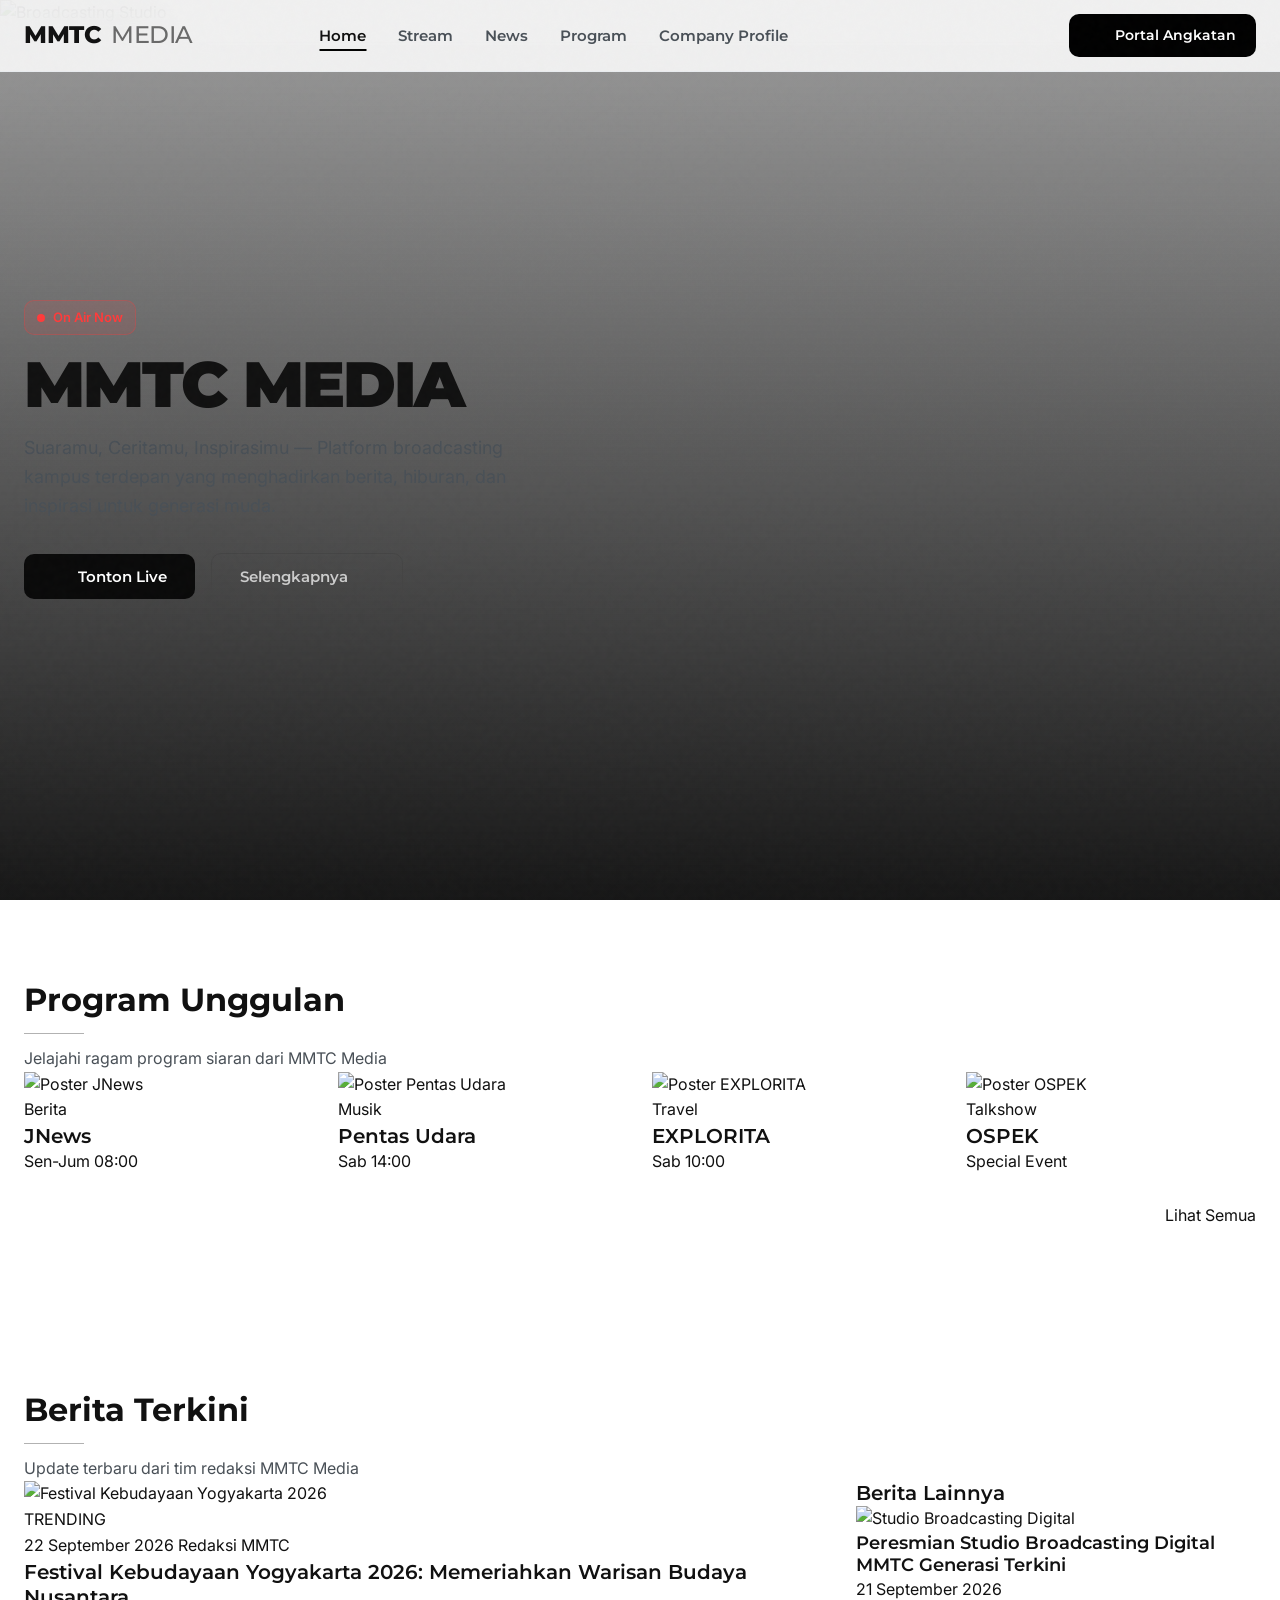
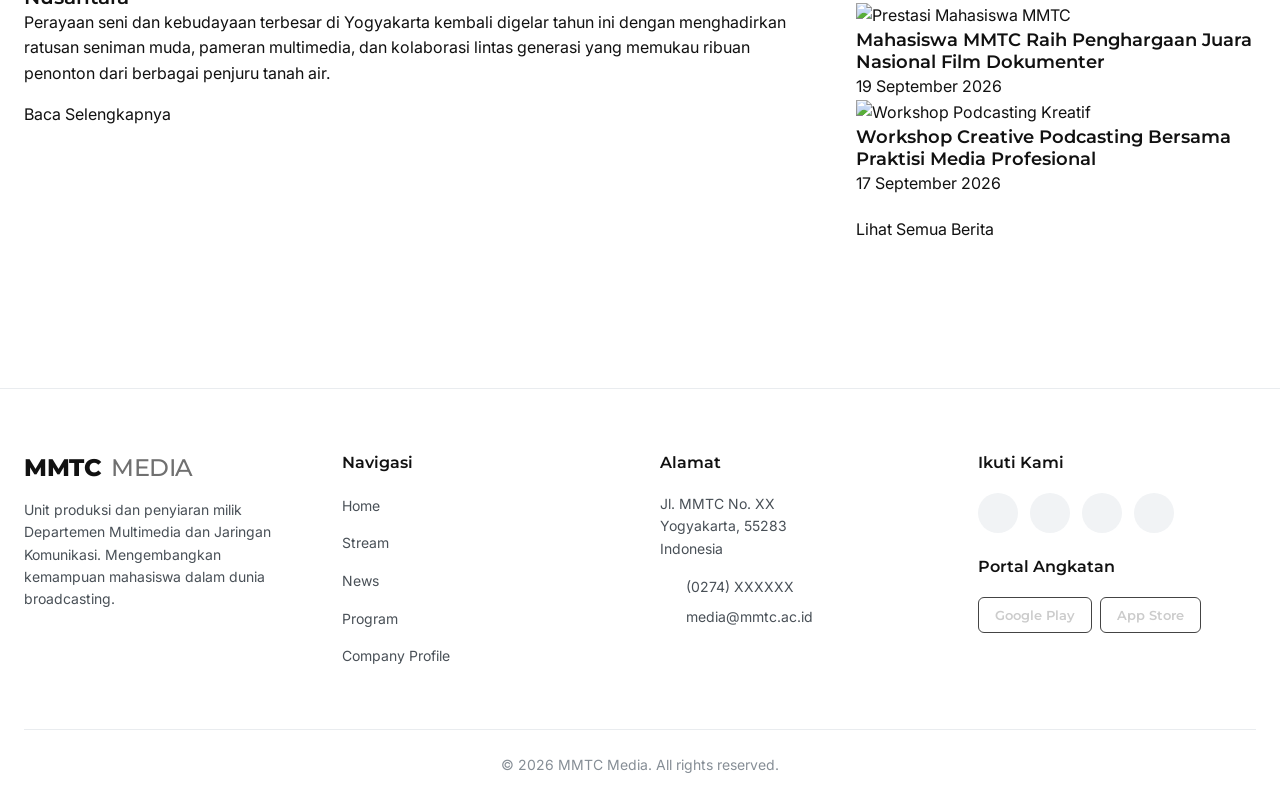
==== commit 991226f1: "feat: Add light mode theme toggle" ====
--- a/index.html
+++ b/index.html
@@ -17,6 +17,7 @@
   <link rel="stylesheet" href="css/style.css">
   <link rel="stylesheet" href="css/components.css">
   <link rel="stylesheet" href="css/responsive.css">
+  <link rel="stylesheet" href="css/theme.css">
 </head>
 <body>
 
@@ -31,6 +32,7 @@
         <li><a href="program.html" class="nav-link">Program</a></li>
         <li><a href="about.html" class="nav-link">Company Profile</a></li>
       </ul>
+      <button class="theme-toggle" aria-label="Toggle Theme"><i data-lucide="sun"></i></button>
       <a href="#" class="nav-cta"><i data-lucide="users" class="icon"></i> Portal Angkatan</a>
       <button class="hamburger" aria-label="Menu"><i data-lucide="menu"></i></button>
     </div>
@@ -41,7 +43,10 @@
   <div class="mobile-menu">
     <div class="mobile-menu-header">
       <span class="nav-logo">MMTC<span class="logo-accent">MEDIA</span></span>
-      <button class="mobile-close" aria-label="Close menu"><i data-lucide="x"></i></button>
+      <div style="display: flex; align-items: center;">
+        <button class="theme-toggle" aria-label="Toggle Theme"><i data-lucide="sun"></i></button>
+        <button class="mobile-close" aria-label="Close menu"><i data-lucide="x"></i></button>
+      </div>
     </div>
     <a href="index.html" class="nav-link active">Home</a>
     <a href="stream.html" class="nav-link"><span class="live-dot"></span> Stream</a>
@@ -277,3 +282,4 @@
 
 
 
+
--- a/css/theme.css
+++ b/css/theme.css
@@ -0,0 +1,86 @@
+﻿
+/* --- Light Theme Variables & Overrides --- */
+body.light-theme {
+  --bg-primary: #FFFFFF;
+  --bg-secondary: #F8F9FA;
+  --bg-elevated: #F1F3F5;
+  --bg-hover: #E9ECEF;
+  --text-primary: #111111;
+  --text-secondary: #495057;
+  --text-muted: #868E96;
+  --border-subtle: #E9ECEF;
+  --border-medium: #DEE2E6;
+  --border-hover: #CED4DA;
+  --accent: #000000;
+}
+
+body.light-theme .navbar {
+  background: rgba(255, 255, 255, 0.85);
+}
+
+body.light-theme .navbar.scrolled {
+  background: rgba(255, 255, 255, 0.98);
+}
+
+body.light-theme .mobile-menu {
+  box-shadow: -4px 0 24px rgba(0, 0, 0, 0.1);
+}
+
+body.light-theme .mobile-overlay {
+  background: rgba(255, 255, 255, 0.6);
+}
+
+body.light-theme .program-card::after {
+  background: linear-gradient(to top, rgba(255,255,255,0.9), transparent);
+}
+
+body.light-theme .search-input:focus {
+  border-color: #000;
+  box-shadow: 0 0 0 4px rgba(0,0,0,0.1);
+}
+
+body.light-theme .btn-primary {
+  background-color: #0A0A0A;
+  color: #fff;
+}
+
+body.light-theme .btn-primary:hover {
+  background-color: #333;
+}
+
+body.light-theme .nav-cta {
+  color: #fff !important;
+}
+
+body.light-theme .footer-social a:hover {
+  background: #111;
+  color: #fff;
+}
+
+body.light-theme .nav-link {
+  color: var(--text-secondary);
+}
+body.light-theme .nav-link.active,
+body.light-theme .nav-link:hover {
+  color: var(--text-primary);
+}
+
+/* Theme Toggle Button Styles */
+.theme-toggle {
+  background: none;
+  border: none;
+  color: var(--text-secondary);
+  cursor: pointer;
+  display: inline-flex;
+  align-items: center;
+  justify-content: center;
+  padding: 8px;
+  border-radius: var(--radius-md);
+  transition: all 0.3s ease;
+  margin-right: 12px;
+}
+.theme-toggle:hover {
+  color: var(--text-primary);
+  background: var(--bg-hover);
+}
+
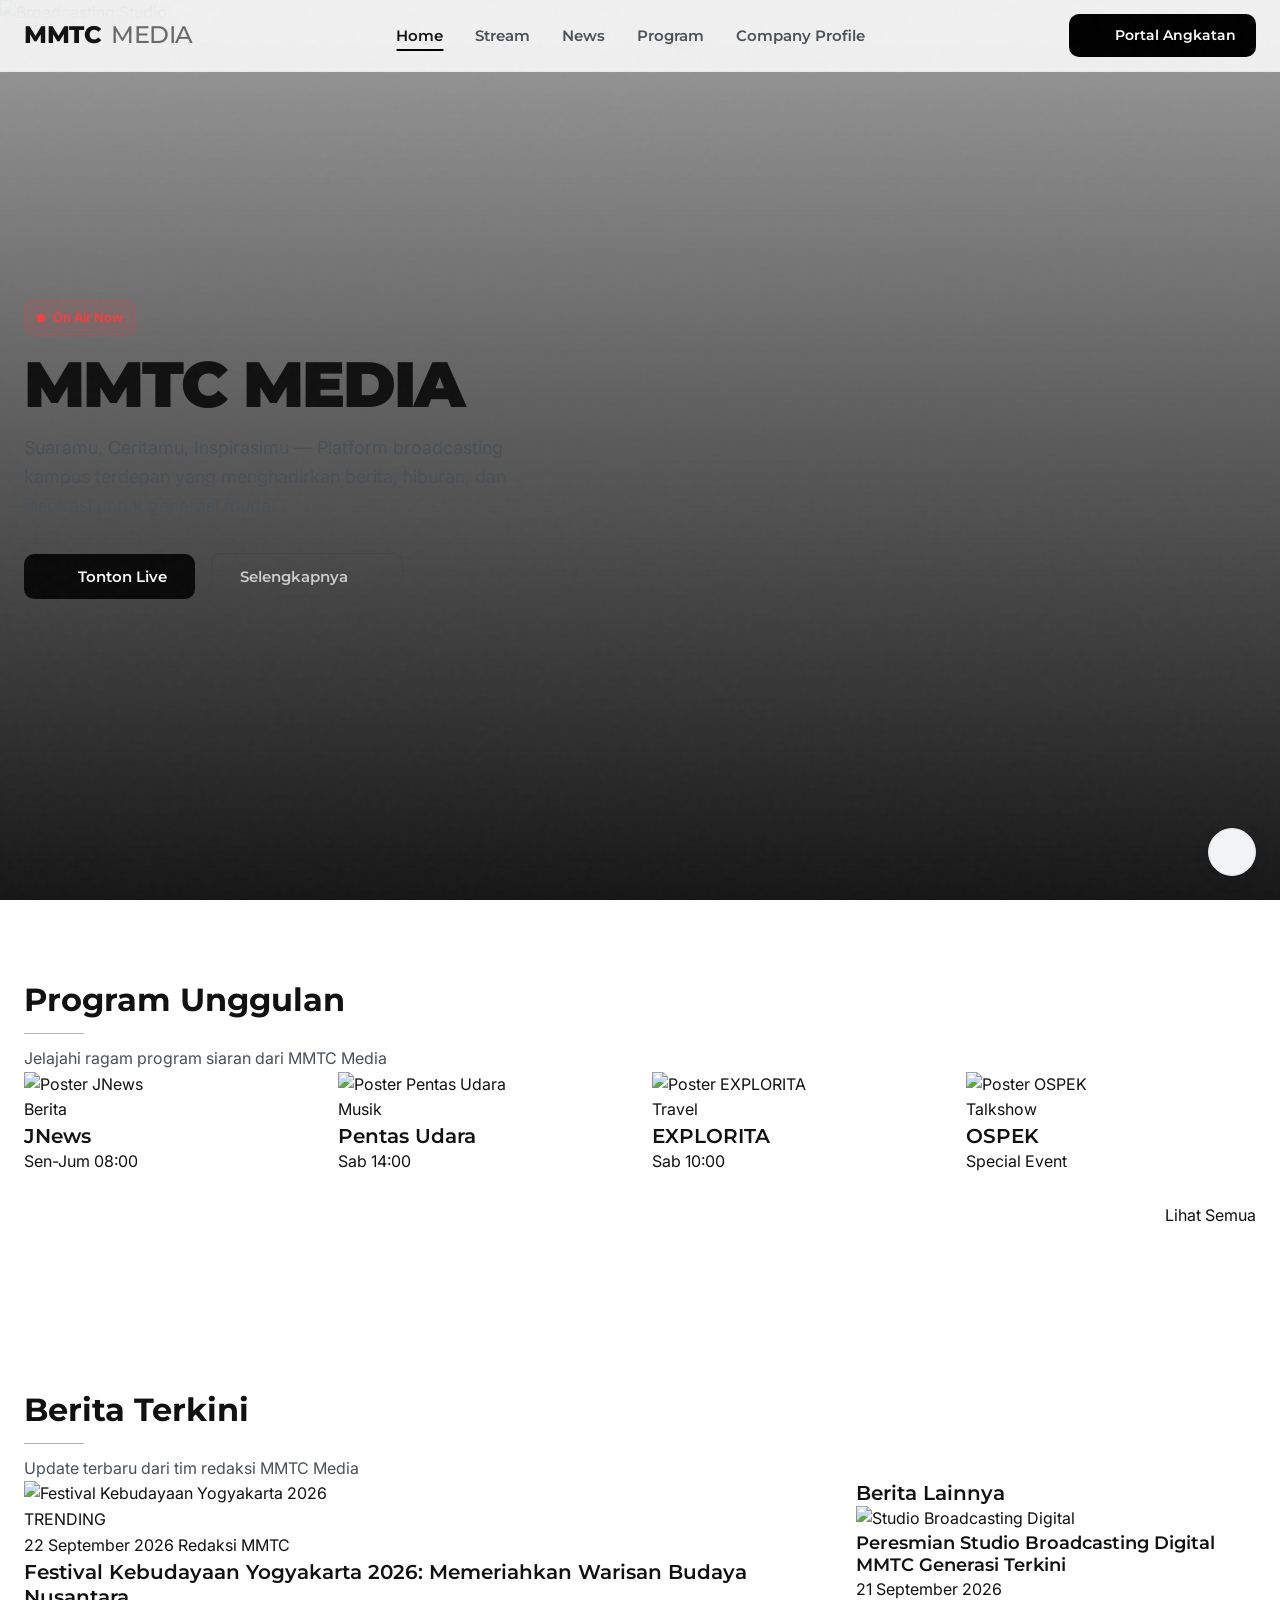
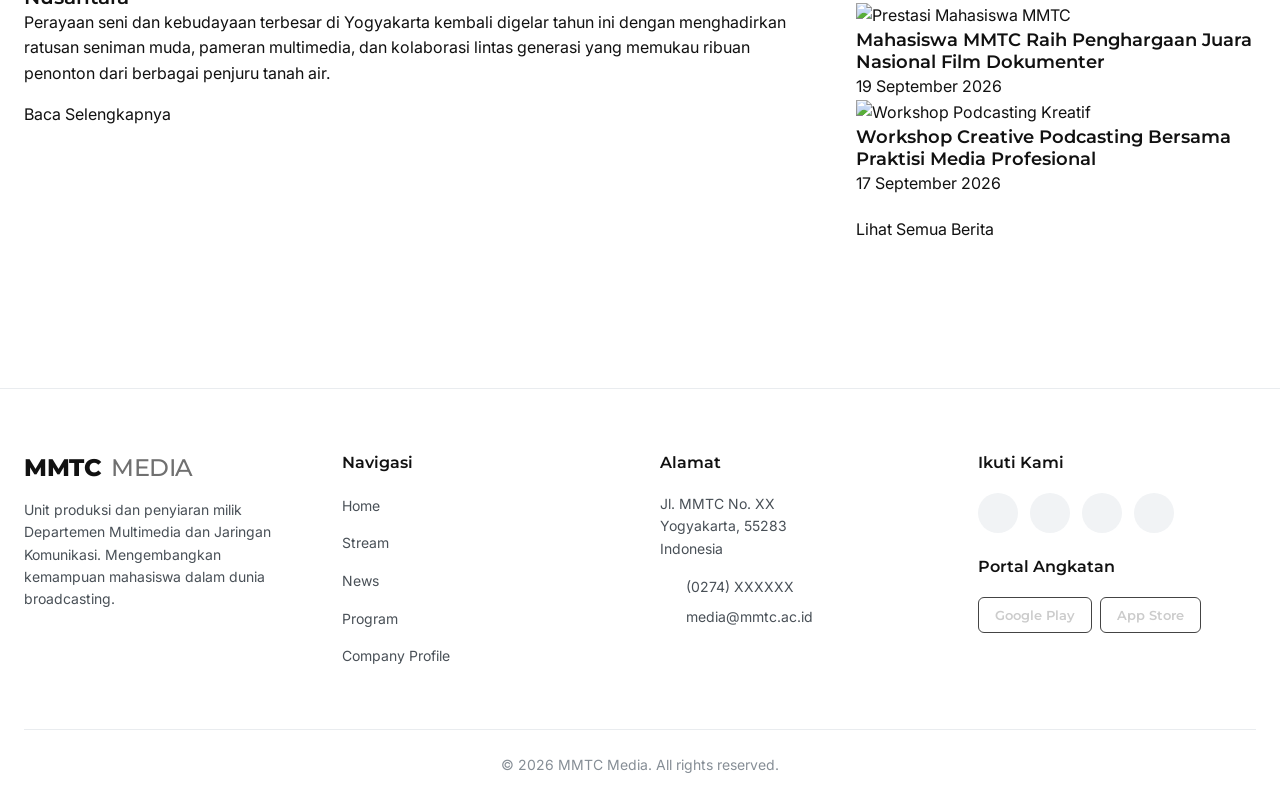
==== commit 3d15e434: "style: Move theme toggle to floating button at bottom right" ====
--- a/index.html
+++ b/index.html
@@ -32,7 +32,6 @@
         <li><a href="program.html" class="nav-link">Program</a></li>
         <li><a href="about.html" class="nav-link">Company Profile</a></li>
       </ul>
-      <button class="theme-toggle" aria-label="Toggle Theme"><i data-lucide="sun"></i></button>
       <a href="#" class="nav-cta"><i data-lucide="users" class="icon"></i> Portal Angkatan</a>
       <button class="hamburger" aria-label="Menu"><i data-lucide="menu"></i></button>
     </div>
@@ -43,10 +42,7 @@
   <div class="mobile-menu">
     <div class="mobile-menu-header">
       <span class="nav-logo">MMTC<span class="logo-accent">MEDIA</span></span>
-      <div style="display: flex; align-items: center;">
-        <button class="theme-toggle" aria-label="Toggle Theme"><i data-lucide="sun"></i></button>
-        <button class="mobile-close" aria-label="Close menu"><i data-lucide="x"></i></button>
-      </div>
+      <button class="mobile-close" aria-label="Close menu"><i data-lucide="x"></i></button>
     </div>
     <a href="index.html" class="nav-link active">Home</a>
     <a href="stream.html" class="nav-link"><span class="live-dot"></span> Stream</a>
@@ -277,9 +273,13 @@
   <script src="js/data.js"></script>
   <!-- Main JS -->
   <script src="js/main.js"></script>
+  <!-- Floating Theme Toggle -->
+  <button class="theme-toggle" aria-label="Toggle Theme"><i data-lucide="sun"></i></button>
 </body>
 </html>
 
 
 
 
+
+
--- a/css/theme.css
+++ b/css/theme.css
@@ -65,22 +65,41 @@
   color: var(--text-primary);
 }
 
-/* Theme Toggle Button Styles */
+/* Floating Theme Toggle Button Styles */
 .theme-toggle {
-  background: none;
-  border: none;
-  color: var(--text-secondary);
+  position: fixed;
+  bottom: 24px;
+  right: 24px;
+  z-index: 9999;
+  width: 48px;
+  height: 48px;
+  border-radius: 50%;
+  background: var(--bg-elevated);
+  color: var(--text-primary);
+  border: 1px solid var(--border-medium);
+  box-shadow: 0 4px 16px rgba(0, 0, 0, 0.4);
   cursor: pointer;
-  display: inline-flex;
+  display: flex;
   align-items: center;
   justify-content: center;
-  padding: 8px;
-  border-radius: var(--radius-md);
-  transition: all 0.3s ease;
-  margin-right: 12px;
+  transition: all 0.3s cubic-bezier(0.4, 0, 0.2, 1);
 }
+
 .theme-toggle:hover {
-  color: var(--text-primary);
+  transform: translateY(-3px) scale(1.08);
+  box-shadow: 0 6px 20px rgba(0, 0, 0, 0.5);
   background: var(--bg-hover);
 }
 
+.theme-toggle:active {
+  transform: translateY(-1px) scale(0.96);
+}
+
+body.light-theme .theme-toggle {
+  box-shadow: 0 4px 16px rgba(0, 0, 0, 0.12);
+}
+
+body.light-theme .theme-toggle:hover {
+  box-shadow: 0 6px 20px rgba(0, 0, 0, 0.18);
+}
+
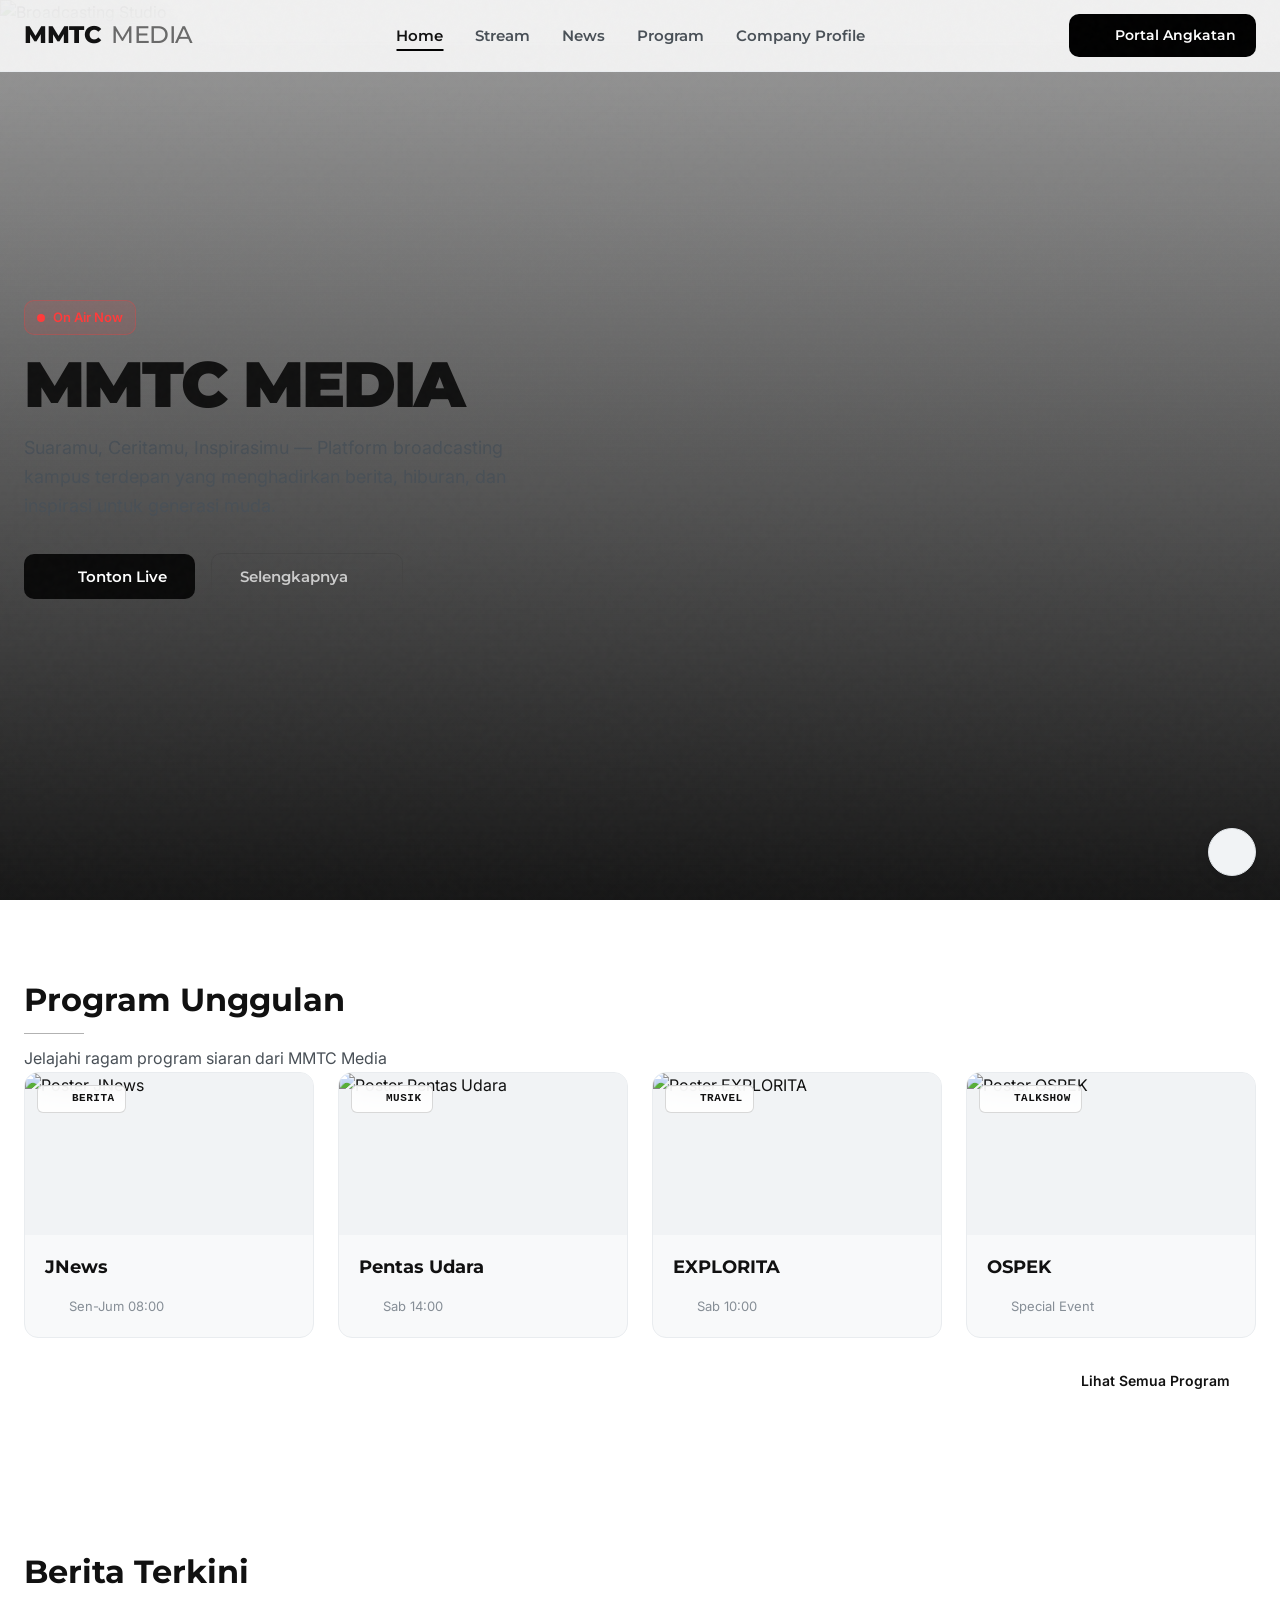
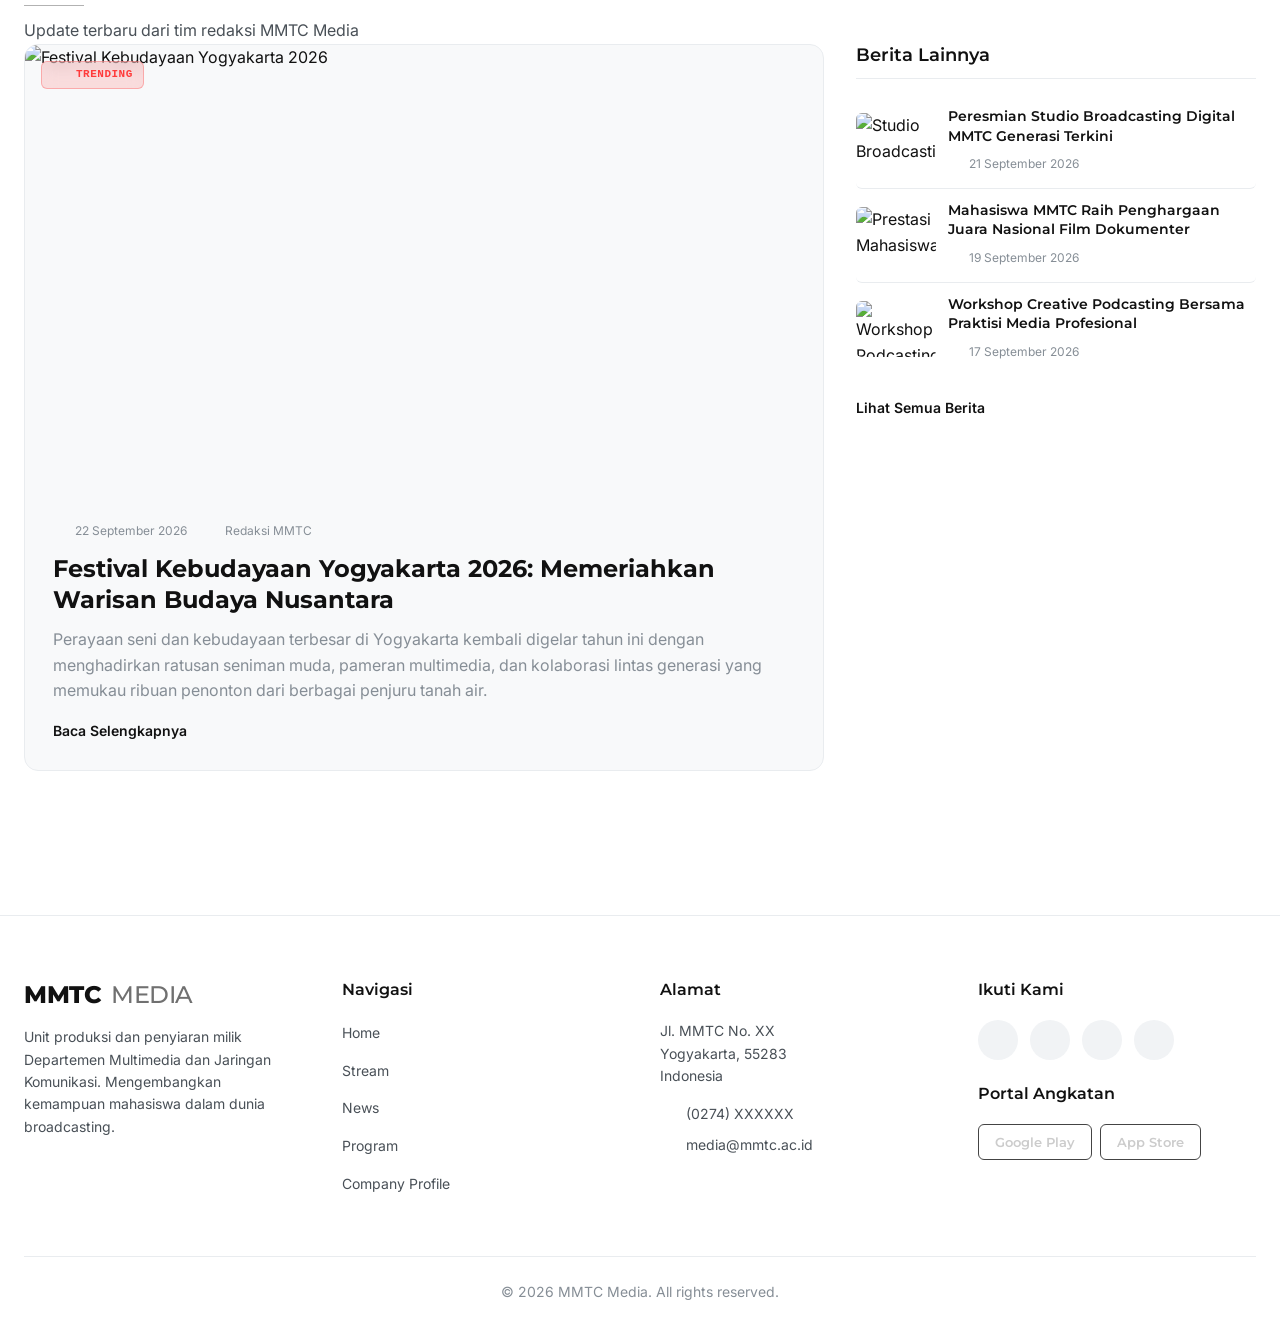
==== commit ea00318b: "fix(ui): Align card aspect-ratio, fix svg icon inline display, inject data.js to all pages" ====
--- a/index.html
+++ b/index.html
@@ -1,4 +1,4 @@
-﻿<!DOCTYPE html>
+<!DOCTYPE html>
 <html lang="id">
 <head>
   <meta charset="UTF-8">
@@ -87,56 +87,56 @@
 
       <div class="grid grid-4">
         <!-- Program Card 1: JNews -->
-        <a href="program-detail.html?id=jnews" class="program-card">
-          <div class="program-card-poster">
-            <img src="https://images.unsplash.com/photo-1585829365295-ab7cd400c167?w=400&q=80&fit=crop" alt="Poster JNews" loading="lazy">
-            <span class="badge badge-category"><i data-lucide="newspaper" class="icon"></i> Berita</span>
-          </div>
-          <div class="program-card-content">
-            <h3 class="program-card-title">JNews</h3>
+        <a href="program-detail.html?id=jnews" class="card program-card">
+          <div class="card-image-wrap">
+            <img src="https://images.unsplash.com/photo-1585829365295-ab7cd400c167?w=600&q=80&fit=crop" alt="Poster JNews" class="card-image" loading="lazy">
+            <span class="card-badge"><i data-lucide="newspaper" class="icon"></i> Berita</span>
+          </div>
+          <div class="card-body">
+            <h3 class="card-title">JNews</h3>
             <p class="program-card-schedule"><i data-lucide="clock" class="icon"></i> Sen-Jum 08:00</p>
           </div>
         </a>
 
         <!-- Program Card 2: Pentas Udara -->
-        <a href="program-detail.html?id=pentas-udara" class="program-card">
-          <div class="program-card-poster">
-            <img src="https://images.unsplash.com/photo-1493225457124-a3eb161ffa5f?w=400&q=80&fit=crop" alt="Poster Pentas Udara" loading="lazy">
-            <span class="badge badge-category"><i data-lucide="music" class="icon"></i> Musik</span>
-          </div>
-          <div class="program-card-content">
-            <h3 class="program-card-title">Pentas Udara</h3>
+        <a href="program-detail.html?id=pentas-udara" class="card program-card">
+          <div class="card-image-wrap">
+            <img src="https://images.unsplash.com/photo-1493225457124-a3eb161ffa5f?w=600&q=80&fit=crop" alt="Poster Pentas Udara" class="card-image" loading="lazy">
+            <span class="card-badge"><i data-lucide="music" class="icon"></i> Musik</span>
+          </div>
+          <div class="card-body">
+            <h3 class="card-title">Pentas Udara</h3>
             <p class="program-card-schedule"><i data-lucide="clock" class="icon"></i> Sab 14:00</p>
           </div>
         </a>
 
         <!-- Program Card 3: EXPLORITA -->
-        <a href="program-detail.html?id=explorita" class="program-card">
-          <div class="program-card-poster">
-            <img src="https://images.unsplash.com/photo-1506929562872-bb421503ef21?w=400&q=80&fit=crop" alt="Poster EXPLORITA" loading="lazy">
-            <span class="badge badge-category"><i data-lucide="compass" class="icon"></i> Travel</span>
-          </div>
-          <div class="program-card-content">
-            <h3 class="program-card-title">EXPLORITA</h3>
+        <a href="program-detail.html?id=explorita" class="card program-card">
+          <div class="card-image-wrap">
+            <img src="https://images.unsplash.com/photo-1506929562872-bb421503ef21?w=600&q=80&fit=crop" alt="Poster EXPLORITA" class="card-image" loading="lazy">
+            <span class="card-badge"><i data-lucide="compass" class="icon"></i> Travel</span>
+          </div>
+          <div class="card-body">
+            <h3 class="card-title">EXPLORITA</h3>
             <p class="program-card-schedule"><i data-lucide="clock" class="icon"></i> Sab 10:00</p>
           </div>
         </a>
 
         <!-- Program Card 4: OSPEK -->
-        <a href="program-detail.html?id=ospek" class="program-card">
-          <div class="program-card-poster">
-            <img src="https://images.unsplash.com/photo-1475721027785-f74eccf877e2?w=400&q=80&fit=crop" alt="Poster OSPEK" loading="lazy">
-            <span class="badge badge-category"><i data-lucide="mic" class="icon"></i> Talkshow</span>
-          </div>
-          <div class="program-card-content">
-            <h3 class="program-card-title">OSPEK</h3>
+        <a href="program-detail.html?id=ospek" class="card program-card">
+          <div class="card-image-wrap">
+            <img src="https://images.unsplash.com/photo-1475721027785-f74eccf877e2?w=600&q=80&fit=crop" alt="Poster OSPEK" class="card-image" loading="lazy">
+            <span class="card-badge"><i data-lucide="mic" class="icon"></i> Talkshow</span>
+          </div>
+          <div class="card-body">
+            <h3 class="card-title">OSPEK</h3>
             <p class="program-card-schedule"><i data-lucide="clock" class="icon"></i> Special Event</p>
           </div>
         </a>
       </div>
 
-      <div class="section-footer text-right" style="margin-top: 28px;">
-        <a href="program.html" class="link-more">Lihat Semua <i data-lucide="arrow-right" class="icon"></i></a>
+      <div class="section-footer">
+        <a href="program.html" class="link-more">Lihat Semua Program <i data-lucide="arrow-right" class="icon"></i></a>
       </div>
     </div>
   </section>
@@ -151,63 +151,59 @@
 
       <div class="grid-sidebar">
         <!-- Left (Main): Featured Trending Card -->
-        <div class="featured-news-card">
-          <a href="news-detail.html?id=1" class="featured-news-link">
-            <div class="featured-news-image">
-              <img src="https://images.unsplash.com/photo-1540575467063-178a50c2df87?w=800&q=80&fit=crop" alt="Festival Kebudayaan Yogyakarta 2026" loading="lazy">
-              <span class="badge badge-trending"><i data-lucide="trending-up" class="icon"></i> TRENDING</span>
-            </div>
-            <div class="featured-news-content">
-              <div class="news-meta">
-                <span class="news-date"><i data-lucide="calendar" class="icon"></i> 22 September 2026</span>
-                <span class="news-author"><i data-lucide="user" class="icon"></i> Redaksi MMTC</span>
+        <div class="card news-featured">
+          <a href="news-detail.html?id=1" style="display:flex; flex-direction:column; height:100%; text-decoration:none; color:inherit;">
+            <div class="card-image-wrap" style="position:relative;">
+              <img src="https://images.unsplash.com/photo-1540575467063-178a50c2df87?w=800&q=80&fit=crop" alt="Festival Kebudayaan Yogyakarta 2026" class="card-image" loading="lazy">
+              <span class="card-badge" style="position:absolute; top:16px; left:16px; background:rgba(255,59,59,0.15); color:var(--live-red); border:1px solid rgba(255,59,59,0.3);"><i data-lucide="trending-up" class="icon"></i> TRENDING</span>
+            </div>
+            <div class="card-body">
+              <div class="card-meta" style="margin-top:0; margin-bottom:12px;">
+                <span><i data-lucide="calendar" class="icon"></i> 22 September 2026</span>
+                <span><i data-lucide="user" class="icon"></i> Redaksi MMTC</span>
               </div>
-              <h3 class="featured-news-title">Festival Kebudayaan Yogyakarta 2026: Memeriahkan Warisan Budaya Nusantara</h3>
-              <p class="featured-news-excerpt">
+              <h3 class="card-title" style="font-size:24px; line-height:1.3; margin-bottom:12px;">Festival Kebudayaan Yogyakarta 2026: Memeriahkan Warisan Budaya Nusantara</h3>
+              <p class="card-text" style="margin-bottom:16px;">
                 Perayaan seni dan kebudayaan terbesar di Yogyakarta kembali digelar tahun ini dengan menghadirkan ratusan seniman muda, pameran multimedia, dan kolaborasi lintas generasi yang memukau ribuan penonton dari berbagai penjuru tanah air.
               </p>
-              <span class="read-more-link">Baca Selengkapnya <i data-lucide="arrow-right" class="icon"></i></span>
+              <span class="link-more" style="margin-top:auto;">Baca Selengkapnya <i data-lucide="arrow-right" class="icon"></i></span>
             </div>
           </a>
         </div>
 
         <!-- Right (Sidebar): Berita Lainnya -->
-        <aside class="news-sidebar">
-          <h3 class="sidebar-heading">Berita Lainnya</h3>
-          <div class="sidebar-news-list">
-            <a href="news-detail.html?id=2" class="sidebar-news-item">
-              <div class="sidebar-news-thumb-wrapper">
-                <img src="https://images.unsplash.com/photo-1493225457124-a3eb161ffa5f?w=400&q=80&fit=crop" alt="Studio Broadcasting Digital" class="sidebar-news-thumb" loading="lazy">
-              </div>
-              <div class="sidebar-news-info">
-                <h4 class="sidebar-news-title">Peresmian Studio Broadcasting Digital MMTC Generasi Terkini</h4>
-                <span class="sidebar-news-date"><i data-lucide="calendar" class="icon"></i> 21 September 2026</span>
-              </div>
-            </a>
-
-            <a href="news-detail.html?id=3" class="sidebar-news-item">
-              <div class="sidebar-news-thumb-wrapper">
-                <img src="https://images.unsplash.com/photo-1523580494863-6f3031224c94?w=400&q=80&fit=crop" alt="Prestasi Mahasiswa MMTC" class="sidebar-news-thumb" loading="lazy">
-              </div>
-              <div class="sidebar-news-info">
-                <h4 class="sidebar-news-title">Mahasiswa MMTC Raih Penghargaan Juara Nasional Film Dokumenter</h4>
-                <span class="sidebar-news-date"><i data-lucide="calendar" class="icon"></i> 19 September 2026</span>
-              </div>
-            </a>
-
-            <a href="news-detail.html?id=4" class="sidebar-news-item">
-              <div class="sidebar-news-thumb-wrapper">
-                <img src="https://images.unsplash.com/photo-1475721027785-f74eccf877e2?w=400&q=80&fit=crop" alt="Workshop Podcasting Kreatif" class="sidebar-news-thumb" loading="lazy">
-              </div>
-              <div class="sidebar-news-info">
-                <h4 class="sidebar-news-title">Workshop Creative Podcasting Bersama Praktisi Media Profesional</h4>
-                <span class="sidebar-news-date"><i data-lucide="calendar" class="icon"></i> 17 September 2026</span>
-              </div>
-            </a>
-          </div>
-
-          <div class="sidebar-footer" style="margin-top: 20px;">
-            <a href="news.html" class="link-more">Lihat Semua Berita <i data-lucide="arrow-right" class="icon"></i></a>
+        <aside class="sidebar">
+          <div class="sidebar-section">
+            <h3 class="sidebar-title">Berita Lainnya</h3>
+            <div class="sidebar-list">
+              <a href="news-detail.html?id=2" class="sidebar-item">
+                <img src="https://images.unsplash.com/photo-1493225457124-a3eb161ffa5f?w=400&q=80&fit=crop" alt="Studio Broadcasting Digital" class="sidebar-item-image" loading="lazy">
+                <div class="sidebar-item-content">
+                  <h4 class="sidebar-item-title">Peresmian Studio Broadcasting Digital MMTC Generasi Terkini</h4>
+                  <span class="sidebar-item-meta"><i data-lucide="calendar" class="icon"></i> 21 September 2026</span>
+                </div>
+              </a>
+
+              <a href="news-detail.html?id=3" class="sidebar-item">
+                <img src="https://images.unsplash.com/photo-1523580494863-6f3031224c94?w=400&q=80&fit=crop" alt="Prestasi Mahasiswa MMTC" class="sidebar-item-image" loading="lazy">
+                <div class="sidebar-item-content">
+                  <h4 class="sidebar-item-title">Mahasiswa MMTC Raih Penghargaan Juara Nasional Film Dokumenter</h4>
+                  <span class="sidebar-item-meta"><i data-lucide="calendar" class="icon"></i> 19 September 2026</span>
+                </div>
+              </a>
+
+              <a href="news-detail.html?id=4" class="sidebar-item">
+                <img src="https://images.unsplash.com/photo-1475721027785-f74eccf877e2?w=400&q=80&fit=crop" alt="Workshop Podcasting Kreatif" class="sidebar-item-image" loading="lazy">
+                <div class="sidebar-item-content">
+                  <h4 class="sidebar-item-title">Workshop Creative Podcasting Bersama Praktisi Media Profesional</h4>
+                  <span class="sidebar-item-meta"><i data-lucide="calendar" class="icon"></i> 17 September 2026</span>
+                </div>
+              </a>
+            </div>
+
+            <div style="margin-top: 20px;">
+              <a href="news.html" class="link-more">Lihat Semua Berita <i data-lucide="arrow-right" class="icon"></i></a>
+            </div>
           </div>
         </aside>
       </div>
--- a/css/style.css
+++ b/css/style.css
@@ -90,11 +90,15 @@
 img,
 picture,
 video,
-canvas,
-svg {
+canvas {
   display: block;
   max-width: 100%;
   height: auto;
+}
+
+svg {
+  display: inline-block;
+  vertical-align: middle;
 }
 
 input,
@@ -334,9 +338,36 @@
 }
 
 /* Lucide Icon */
-.icon {
+.icon,
+svg.icon,
+svg.lucide {
   width: 18px;
   height: 18px;
-  vertical-align: middle;
+  display: inline-block !important;
+  vertical-align: -2px;
   stroke: currentColor;
-}
+  flex-shrink: 0;
+}
+
+/* Link More & Section Footer Helpers */
+.link-more {
+  display: inline-flex;
+  align-items: center;
+  gap: 8px;
+  color: var(--text-primary);
+  font-weight: 600;
+  font-size: 14px;
+  text-decoration: none;
+  transition: var(--transition);
+}
+
+.link-more:hover {
+  color: var(--text-secondary);
+  transform: translateX(4px);
+}
+
+.section-footer {
+  margin-top: 32px;
+  display: flex;
+  justify-content: flex-end;
+}
--- a/css/components.css
+++ b/css/components.css
@@ -425,39 +425,68 @@
 /* Program Card (.program-card) */
 .program-card {
   position: relative;
+  display: flex;
+  flex-direction: column;
+  height: 100%;
+}
+
+.program-card .card-image-wrap {
+  position: relative;
+  width: 100%;
+  aspect-ratio: 16/9;
+  overflow: hidden;
+  background-color: var(--bg-elevated);
 }
 
 .program-card .card-image {
-  aspect-ratio: 3/4;
-}
-
-.program-card:hover .card-image-wrap::after {
-  content: '';
-  position: absolute;
-  inset: 0;
-  background: linear-gradient(to top, rgba(10,10,10,0.8), transparent);
+  width: 100%;
+  height: 100%;
+  aspect-ratio: 16/9;
+  object-fit: cover;
+  transition: transform 0.4s ease;
+  display: block;
+}
+
+.program-card:hover .card-image {
+  transform: scale(1.05);
 }
 
 .card-badge {
-  background-color: var(--bg-elevated);
-  color: var(--text-primary);
-  padding: 4px 12px;
+  background-color: rgba(10, 10, 10, 0.75);
+  backdrop-filter: blur(8px);
+  -webkit-backdrop-filter: blur(8px);
+  color: var(--text-primary);
+  padding: 4px 10px;
   border-radius: var(--radius-sm);
   font-size: 11px;
+  font-weight: 600;
   font-family: var(--font-mono);
   text-transform: uppercase;
-  letter-spacing: 1px;
+  letter-spacing: 0.5px;
   display: inline-flex;
   align-items: center;
-  gap: 4px;
-}
-
+  gap: 6px;
+  border: 1px solid var(--border-medium);
+}
+
+.card-image-wrap .card-badge,
 .program-card .card-badge {
   position: absolute;
   top: 12px;
   left: 12px;
   z-index: 2;
 }
+
+.card-schedule,
+.program-card-schedule {
+  display: inline-flex;
+  align-items: center;
+  gap: 6px;
+  font-size: 13px;
+  color: var(--text-muted);
+  margin-top: 8px;
+}
+
 
 /* News Featured (.news-featured) */
 .news-featured {
--- a/css/theme.css
+++ b/css/theme.css
@@ -103,3 +103,10 @@
   box-shadow: 0 6px 20px rgba(0, 0, 0, 0.18);
 }
 
+
+body.light-theme .card-badge {
+  background-color: rgba(255, 255, 255, 0.88);
+  color: #111111;
+  border-color: rgba(0, 0, 0, 0.15);
+}
+
